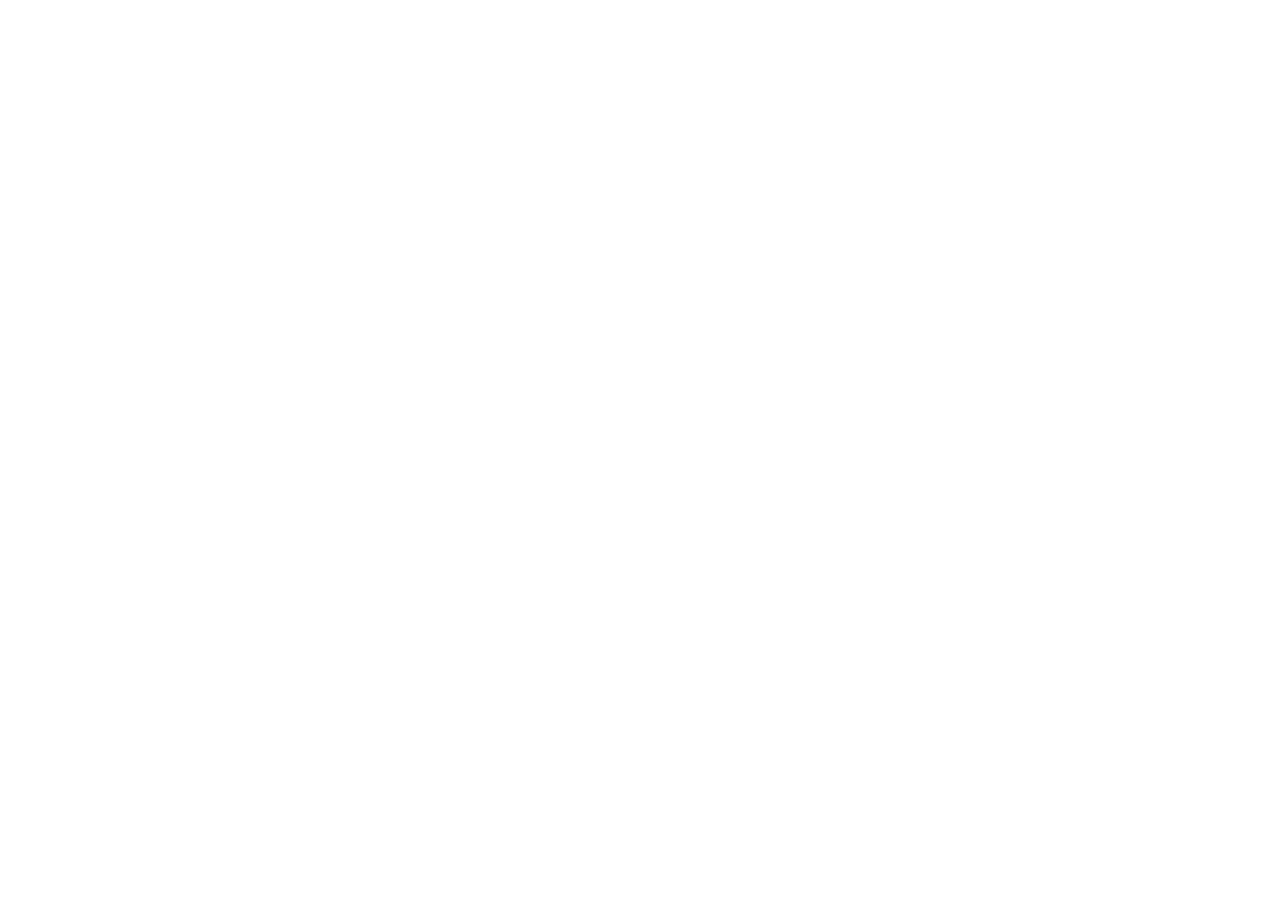
==== index.html @ 6c6adcb5 "Initial commit" ====
<!DOCTYPE html>
<html lang="en">
    <head>
        <meta charset="UTF-8" />
        <meta name="viewport" content="width=device-width, initial-scale=1.0" />
        <title>Grocery Mart</title>

        <!-- Favicons -->
        <link
            rel="apple-touch-icon"
            sizes="76x76"
            href="./assets/favicon/apple-touch-icon.png"
        />
        <link
            rel="icon"
            type="image/png"
            sizes="32x32"
            href="./assets/favicon/favicon-32x32.png"
        />
        <link
            rel="icon"
            type="image/png"
            sizes="16x16"
            href="./assets/favicon/favicon-16x16.png"
        />
        <link rel="manifest" href="./assets/favicon/site.webmanifest" />
        <link
            rel="mask-icon"
            href="./assets/favicon/safari-pinned-tab.svg"
            color="#5bbad5"
        />
        <meta name="msapplication-TileColor" content="#da532c" />
        <meta name="theme-color" content="#ffffff" />

        <!-- Fonts -->
        <link rel="stylesheet" href="./assets/fonts/stylesheet.css" />

        <!-- Style -->
    </head>
    <body></body>
</html>
---- assets/fonts/stylesheet.css ----
@font-face {
    font-family: 'Gordita';
    src: url('Gordita-BlackItalic.woff2') format('woff2'),
        url('Gordita-BlackItalic.woff') format('woff');
    font-weight: 900;
    font-style: italic;
    font-display: swap;
}

@font-face {
    font-family: 'Gordita';
    src: url('Gordita-BoldItalic.woff2') format('woff2'),
        url('Gordita-BoldItalic.woff') format('woff');
    font-weight: bold;
    font-style: italic;
    font-display: swap;
}

@font-face {
    font-family: 'Gordita';
    src: url('Gordita-Bold.woff2') format('woff2'),
        url('Gordita-Bold.woff') format('woff');
    font-weight: bold;
    font-style: normal;
    font-display: swap;
}

@font-face {
    font-family: 'Gordita';
    src: url('Gordita-MediumItalic.woff2') format('woff2'),
        url('Gordita-MediumItalic.woff') format('woff');
    font-weight: 500;
    font-style: italic;
    font-display: swap;
}

@font-face {
    font-family: 'Gordita';
    src: url('Gordita-Black.woff2') format('woff2'),
        url('Gordita-Black.woff') format('woff');
    font-weight: 900;
    font-style: normal;
    font-display: swap;
}

@font-face {
    font-family: 'Gordita';
    src: url('Gordita-Light.woff2') format('woff2'),
        url('Gordita-Light.woff') format('woff');
    font-weight: 300;
    font-style: normal;
    font-display: swap;
}

@font-face {
    font-family: 'Gordita';
    src: url('Gordita-LightItalic.woff2') format('woff2'),
        url('Gordita-LightItalic.woff') format('woff');
    font-weight: 300;
    font-style: italic;
    font-display: swap;
}

@font-face {
    font-family: 'Gordita';
    src: url('Gordita-Regular.woff2') format('woff2'),
        url('Gordita-Regular.woff') format('woff');
    font-weight: normal;
    font-style: normal;
    font-display: swap;
}

@font-face {
    font-family: 'Gordita';
    src: url('Gordita-Italic.woff2') format('woff2'),
        url('Gordita-Italic.woff') format('woff');
    font-weight: normal;
    font-style: italic;
    font-display: swap;
}

@font-face {
    font-family: 'Gordita';
    src: url('Gordita-Medium.woff2') format('woff2'),
        url('Gordita-Medium.woff') format('woff');
    font-weight: 500;
    font-style: normal;
    font-display: swap;
}
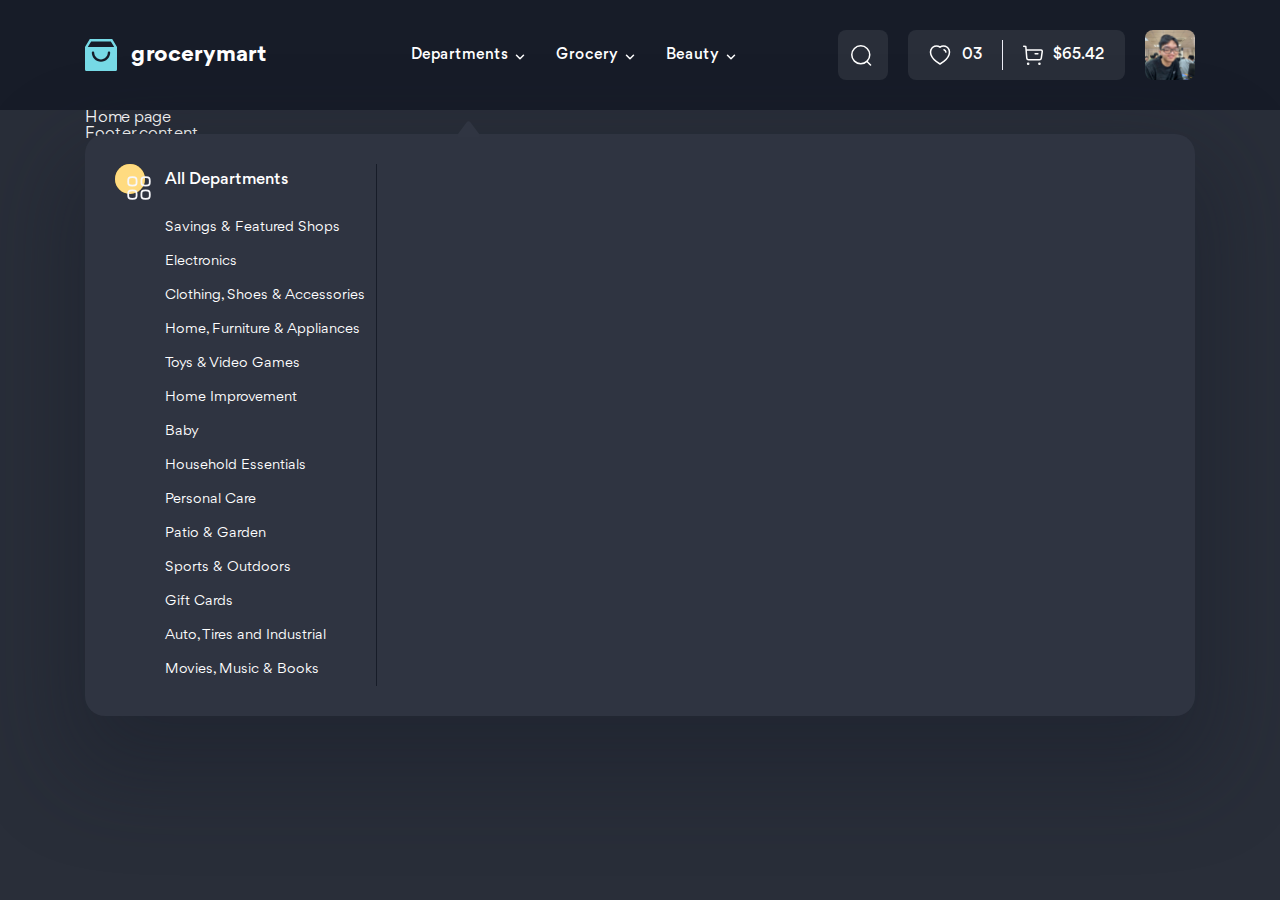
==== commit 75d5a807: "update header" ====
--- a/index.html
+++ b/index.html
@@ -1,5 +1,5 @@
 <!DOCTYPE html>
-<html lang="en">
+<html lang="en" class="dark">
     <head>
         <meta charset="UTF-8" />
         <meta name="viewport" content="width=device-width, initial-scale=1.0" />
@@ -36,6 +36,27 @@
         <link rel="stylesheet" href="./assets/fonts/stylesheet.css" />
 
         <!-- Style -->
+        <link rel="stylesheet" href="assets/css/main.css" />
+
+        <!-- Scripts -->
+        <script src="./assets/js/scripts.js"></script>
     </head>
-    <body></body>
+    <body>
+        <!-- Header -->
+        <header id="header" class="header"></header>
+        <script>
+            load("#header", "./templates/header.html");
+        </script>
+
+        <div class="container">
+            <!-- Main -->
+            <h1>Home page</h1>
+
+            <!-- Footer -->
+            <footer id="footer">Footer</footer>
+            <script>
+                load("#footer", "./templates/footer.html");
+            </script>
+        </div>
+    </body>
 </html>
--- a/assets/css/main.css
+++ b/assets/css/main.css
@@ -0,0 +1,1518 @@
+/* http://meyerweb.com/eric/tools/css/reset/ 
+   v2.0 | 20110126
+   License: none (public domain)
+*/
+html,
+body,
+div,
+span,
+applet,
+object,
+iframe,
+h1,
+h2,
+h3,
+h4,
+h5,
+h6,
+p,
+blockquote,
+pre,
+a,
+abbr,
+acronym,
+address,
+big,
+cite,
+code,
+del,
+dfn,
+em,
+img,
+ins,
+kbd,
+q,
+s,
+samp,
+small,
+strike,
+strong,
+sub,
+sup,
+tt,
+var,
+b,
+u,
+i,
+center,
+dl,
+dt,
+dd,
+ol,
+ul,
+li,
+fieldset,
+form,
+label,
+legend,
+table,
+caption,
+tbody,
+tfoot,
+thead,
+tr,
+th,
+td,
+article,
+aside,
+canvas,
+details,
+embed,
+figure,
+figcaption,
+footer,
+header,
+hgroup,
+menu,
+nav,
+output,
+ruby,
+section,
+summary,
+time,
+mark,
+audio,
+video {
+  margin: 0;
+  padding: 0;
+  border: 0;
+  font-size: 100%;
+  font: inherit;
+  vertical-align: baseline;
+}
+
+/* HTML5 display-role reset for older browsers */
+article,
+aside,
+details,
+figcaption,
+figure,
+footer,
+header,
+hgroup,
+menu,
+nav,
+section {
+  display: block;
+}
+
+body {
+  line-height: 1;
+}
+
+ol,
+ul {
+  list-style: none;
+}
+
+blockquote,
+q {
+  quotes: none;
+}
+
+blockquote:before,
+blockquote:after,
+q:before,
+q:after {
+  content: "";
+  content: none;
+}
+
+table {
+  border-collapse: collapse;
+  border-spacing: 0;
+}
+
+*,
+::before,
+::after {
+  box-sizing: border-box;
+}
+
+html {
+  font-size: 62.5%;
+}
+
+body {
+  font-size: 1.6rem;
+  font-family: "Gordita", sans-serif;
+  color: var(--text-color);
+  background-color: var(--body-bg);
+}
+
+a {
+  color: inherit;
+  text-decoration: none;
+}
+
+button {
+  border: none;
+  outline: none;
+  background-color: transparent;
+}
+
+button,
+input,
+textarea,
+select {
+  font-family: inherit;
+  color: inherit;
+}
+
+.icon {
+  filter: var(--icon-color);
+}
+
+.row > *, .container-fluid, .container {
+  padding-left: calc(var(--grid-gutter-x) * 0.5);
+  padding-right: calc(var(--grid-gutter-x) * 0.5);
+}
+
+.container-fluid, .container {
+  --grid-gutter-x: 30px;
+  --grid-gutter-y: 0;
+  width: 100%;
+  margin-left: auto;
+  margin-right: auto;
+}
+
+.row {
+  display: flex;
+  flex-wrap: wrap;
+  margin-top: calc(var(--grid-gutter-y) * -1);
+  margin-left: calc(var(--grid-gutter-x) * 0.5 * -1);
+  margin-right: calc(var(--grid-gutter-x) * 0.5 * -1);
+}
+.row > * {
+  margin-top: var(--grid-gutter-y);
+}
+
+.col {
+  flex: 1 0;
+}
+
+@media (min-width: 0) {
+  .row-cols-1 > * {
+    flex: 0 0 auto;
+    width: 100%;
+  }
+  .row-cols-2 > * {
+    flex: 0 0 auto;
+    width: 50%;
+  }
+  .row-cols-3 > * {
+    flex: 0 0 auto;
+    width: 33.3333333333%;
+  }
+  .row-cols-4 > * {
+    flex: 0 0 auto;
+    width: 25%;
+  }
+  .row-cols-5 > * {
+    flex: 0 0 auto;
+    width: 20%;
+  }
+  .row-cols-6 > * {
+    flex: 0 0 auto;
+    width: 16.6666666667%;
+  }
+  .col-1 {
+    flex: 0 0 auto;
+    width: 8.3333333333%;
+  }
+  .col-2 {
+    flex: 0 0 auto;
+    width: 16.6666666667%;
+  }
+  .col-3 {
+    flex: 0 0 auto;
+    width: 25%;
+  }
+  .col-4 {
+    flex: 0 0 auto;
+    width: 33.3333333333%;
+  }
+  .col-5 {
+    flex: 0 0 auto;
+    width: 41.6666666667%;
+  }
+  .col-6 {
+    flex: 0 0 auto;
+    width: 50%;
+  }
+  .col-7 {
+    flex: 0 0 auto;
+    width: 58.3333333333%;
+  }
+  .col-8 {
+    flex: 0 0 auto;
+    width: 66.6666666667%;
+  }
+  .col-9 {
+    flex: 0 0 auto;
+    width: 75%;
+  }
+  .col-10 {
+    flex: 0 0 auto;
+    width: 83.3333333333%;
+  }
+  .col-11 {
+    flex: 0 0 auto;
+    width: 91.6666666667%;
+  }
+  .col-12 {
+    flex: 0 0 auto;
+    width: 100%;
+  }
+  .offset-0 {
+    margin-left: 0%;
+  }
+  .offset-1 {
+    margin-left: 8.3333333333%;
+  }
+  .offset-2 {
+    margin-left: 16.6666666667%;
+  }
+  .offset-3 {
+    margin-left: 25%;
+  }
+  .offset-4 {
+    margin-left: 33.3333333333%;
+  }
+  .offset-5 {
+    margin-left: 41.6666666667%;
+  }
+  .offset-6 {
+    margin-left: 50%;
+  }
+  .offset-7 {
+    margin-left: 58.3333333333%;
+  }
+  .offset-8 {
+    margin-left: 66.6666666667%;
+  }
+  .offset-9 {
+    margin-left: 75%;
+  }
+  .offset-10 {
+    margin-left: 83.3333333333%;
+  }
+  .offset-11 {
+    margin-left: 91.6666666667%;
+  }
+  .g-0 {
+    --grid-gutter-x: 0px;
+    --grid-gutter-y: 0px;
+  }
+  .gx-0 {
+    --grid-gutter-x: 0px;
+  }
+  .gy-0 {
+    --grid-gutter-y: 0px;
+  }
+  .g-1 {
+    --grid-gutter-x: 7.5px;
+    --grid-gutter-y: 7.5px;
+  }
+  .gx-1 {
+    --grid-gutter-x: 7.5px;
+  }
+  .gy-1 {
+    --grid-gutter-y: 7.5px;
+  }
+  .g-2 {
+    --grid-gutter-x: 15px;
+    --grid-gutter-y: 15px;
+  }
+  .gx-2 {
+    --grid-gutter-x: 15px;
+  }
+  .gy-2 {
+    --grid-gutter-y: 15px;
+  }
+  .g-3 {
+    --grid-gutter-x: 30px;
+    --grid-gutter-y: 30px;
+  }
+  .gx-3 {
+    --grid-gutter-x: 30px;
+  }
+  .gy-3 {
+    --grid-gutter-y: 30px;
+  }
+  .g-4 {
+    --grid-gutter-x: 45px;
+    --grid-gutter-y: 45px;
+  }
+  .gx-4 {
+    --grid-gutter-x: 45px;
+  }
+  .gy-4 {
+    --grid-gutter-y: 45px;
+  }
+  .g-5 {
+    --grid-gutter-x: 90px;
+    --grid-gutter-y: 90px;
+  }
+  .gx-5 {
+    --grid-gutter-x: 90px;
+  }
+  .gy-5 {
+    --grid-gutter-y: 90px;
+  }
+}
+@media (min-width: 576px) {
+  .container {
+    width: 540px;
+  }
+  .row-cols-sm-1 > * {
+    flex: 0 0 auto;
+    width: 100%;
+  }
+  .row-cols-sm-2 > * {
+    flex: 0 0 auto;
+    width: 50%;
+  }
+  .row-cols-sm-3 > * {
+    flex: 0 0 auto;
+    width: 33.3333333333%;
+  }
+  .row-cols-sm-4 > * {
+    flex: 0 0 auto;
+    width: 25%;
+  }
+  .row-cols-sm-5 > * {
+    flex: 0 0 auto;
+    width: 20%;
+  }
+  .row-cols-sm-6 > * {
+    flex: 0 0 auto;
+    width: 16.6666666667%;
+  }
+  .col-sm-1 {
+    flex: 0 0 auto;
+    width: 8.3333333333%;
+  }
+  .col-sm-2 {
+    flex: 0 0 auto;
+    width: 16.6666666667%;
+  }
+  .col-sm-3 {
+    flex: 0 0 auto;
+    width: 25%;
+  }
+  .col-sm-4 {
+    flex: 0 0 auto;
+    width: 33.3333333333%;
+  }
+  .col-sm-5 {
+    flex: 0 0 auto;
+    width: 41.6666666667%;
+  }
+  .col-sm-6 {
+    flex: 0 0 auto;
+    width: 50%;
+  }
+  .col-sm-7 {
+    flex: 0 0 auto;
+    width: 58.3333333333%;
+  }
+  .col-sm-8 {
+    flex: 0 0 auto;
+    width: 66.6666666667%;
+  }
+  .col-sm-9 {
+    flex: 0 0 auto;
+    width: 75%;
+  }
+  .col-sm-10 {
+    flex: 0 0 auto;
+    width: 83.3333333333%;
+  }
+  .col-sm-11 {
+    flex: 0 0 auto;
+    width: 91.6666666667%;
+  }
+  .col-sm-12 {
+    flex: 0 0 auto;
+    width: 100%;
+  }
+  .offset-sm-0 {
+    margin-left: 0%;
+  }
+  .offset-sm-1 {
+    margin-left: 8.3333333333%;
+  }
+  .offset-sm-2 {
+    margin-left: 16.6666666667%;
+  }
+  .offset-sm-3 {
+    margin-left: 25%;
+  }
+  .offset-sm-4 {
+    margin-left: 33.3333333333%;
+  }
+  .offset-sm-5 {
+    margin-left: 41.6666666667%;
+  }
+  .offset-sm-6 {
+    margin-left: 50%;
+  }
+  .offset-sm-7 {
+    margin-left: 58.3333333333%;
+  }
+  .offset-sm-8 {
+    margin-left: 66.6666666667%;
+  }
+  .offset-sm-9 {
+    margin-left: 75%;
+  }
+  .offset-sm-10 {
+    margin-left: 83.3333333333%;
+  }
+  .offset-sm-11 {
+    margin-left: 91.6666666667%;
+  }
+  .g-sm-0 {
+    --grid-gutter-x: 0px;
+    --grid-gutter-y: 0px;
+  }
+  .gx-sm-0 {
+    --grid-gutter-x: 0px;
+  }
+  .gy-sm-0 {
+    --grid-gutter-y: 0px;
+  }
+  .g-sm-1 {
+    --grid-gutter-x: 7.5px;
+    --grid-gutter-y: 7.5px;
+  }
+  .gx-sm-1 {
+    --grid-gutter-x: 7.5px;
+  }
+  .gy-sm-1 {
+    --grid-gutter-y: 7.5px;
+  }
+  .g-sm-2 {
+    --grid-gutter-x: 15px;
+    --grid-gutter-y: 15px;
+  }
+  .gx-sm-2 {
+    --grid-gutter-x: 15px;
+  }
+  .gy-sm-2 {
+    --grid-gutter-y: 15px;
+  }
+  .g-sm-3 {
+    --grid-gutter-x: 30px;
+    --grid-gutter-y: 30px;
+  }
+  .gx-sm-3 {
+    --grid-gutter-x: 30px;
+  }
+  .gy-sm-3 {
+    --grid-gutter-y: 30px;
+  }
+  .g-sm-4 {
+    --grid-gutter-x: 45px;
+    --grid-gutter-y: 45px;
+  }
+  .gx-sm-4 {
+    --grid-gutter-x: 45px;
+  }
+  .gy-sm-4 {
+    --grid-gutter-y: 45px;
+  }
+  .g-sm-5 {
+    --grid-gutter-x: 90px;
+    --grid-gutter-y: 90px;
+  }
+  .gx-sm-5 {
+    --grid-gutter-x: 90px;
+  }
+  .gy-sm-5 {
+    --grid-gutter-y: 90px;
+  }
+}
+@media (min-width: 768px) {
+  .container {
+    width: 720px;
+  }
+  .row-cols-md-1 > * {
+    flex: 0 0 auto;
+    width: 100%;
+  }
+  .row-cols-md-2 > * {
+    flex: 0 0 auto;
+    width: 50%;
+  }
+  .row-cols-md-3 > * {
+    flex: 0 0 auto;
+    width: 33.3333333333%;
+  }
+  .row-cols-md-4 > * {
+    flex: 0 0 auto;
+    width: 25%;
+  }
+  .row-cols-md-5 > * {
+    flex: 0 0 auto;
+    width: 20%;
+  }
+  .row-cols-md-6 > * {
+    flex: 0 0 auto;
+    width: 16.6666666667%;
+  }
+  .col-md-1 {
+    flex: 0 0 auto;
+    width: 8.3333333333%;
+  }
+  .col-md-2 {
+    flex: 0 0 auto;
+    width: 16.6666666667%;
+  }
+  .col-md-3 {
+    flex: 0 0 auto;
+    width: 25%;
+  }
+  .col-md-4 {
+    flex: 0 0 auto;
+    width: 33.3333333333%;
+  }
+  .col-md-5 {
+    flex: 0 0 auto;
+    width: 41.6666666667%;
+  }
+  .col-md-6 {
+    flex: 0 0 auto;
+    width: 50%;
+  }
+  .col-md-7 {
+    flex: 0 0 auto;
+    width: 58.3333333333%;
+  }
+  .col-md-8 {
+    flex: 0 0 auto;
+    width: 66.6666666667%;
+  }
+  .col-md-9 {
+    flex: 0 0 auto;
+    width: 75%;
+  }
+  .col-md-10 {
+    flex: 0 0 auto;
+    width: 83.3333333333%;
+  }
+  .col-md-11 {
+    flex: 0 0 auto;
+    width: 91.6666666667%;
+  }
+  .col-md-12 {
+    flex: 0 0 auto;
+    width: 100%;
+  }
+  .offset-md-0 {
+    margin-left: 0%;
+  }
+  .offset-md-1 {
+    margin-left: 8.3333333333%;
+  }
+  .offset-md-2 {
+    margin-left: 16.6666666667%;
+  }
+  .offset-md-3 {
+    margin-left: 25%;
+  }
+  .offset-md-4 {
+    margin-left: 33.3333333333%;
+  }
+  .offset-md-5 {
+    margin-left: 41.6666666667%;
+  }
+  .offset-md-6 {
+    margin-left: 50%;
+  }
+  .offset-md-7 {
+    margin-left: 58.3333333333%;
+  }
+  .offset-md-8 {
+    margin-left: 66.6666666667%;
+  }
+  .offset-md-9 {
+    margin-left: 75%;
+  }
+  .offset-md-10 {
+    margin-left: 83.3333333333%;
+  }
+  .offset-md-11 {
+    margin-left: 91.6666666667%;
+  }
+  .g-md-0 {
+    --grid-gutter-x: 0px;
+    --grid-gutter-y: 0px;
+  }
+  .gx-md-0 {
+    --grid-gutter-x: 0px;
+  }
+  .gy-md-0 {
+    --grid-gutter-y: 0px;
+  }
+  .g-md-1 {
+    --grid-gutter-x: 7.5px;
+    --grid-gutter-y: 7.5px;
+  }
+  .gx-md-1 {
+    --grid-gutter-x: 7.5px;
+  }
+  .gy-md-1 {
+    --grid-gutter-y: 7.5px;
+  }
+  .g-md-2 {
+    --grid-gutter-x: 15px;
+    --grid-gutter-y: 15px;
+  }
+  .gx-md-2 {
+    --grid-gutter-x: 15px;
+  }
+  .gy-md-2 {
+    --grid-gutter-y: 15px;
+  }
+  .g-md-3 {
+    --grid-gutter-x: 30px;
+    --grid-gutter-y: 30px;
+  }
+  .gx-md-3 {
+    --grid-gutter-x: 30px;
+  }
+  .gy-md-3 {
+    --grid-gutter-y: 30px;
+  }
+  .g-md-4 {
+    --grid-gutter-x: 45px;
+    --grid-gutter-y: 45px;
+  }
+  .gx-md-4 {
+    --grid-gutter-x: 45px;
+  }
+  .gy-md-4 {
+    --grid-gutter-y: 45px;
+  }
+  .g-md-5 {
+    --grid-gutter-x: 90px;
+    --grid-gutter-y: 90px;
+  }
+  .gx-md-5 {
+    --grid-gutter-x: 90px;
+  }
+  .gy-md-5 {
+    --grid-gutter-y: 90px;
+  }
+}
+@media (min-width: 992px) {
+  .container {
+    width: 960px;
+  }
+  .row-cols-lg-1 > * {
+    flex: 0 0 auto;
+    width: 100%;
+  }
+  .row-cols-lg-2 > * {
+    flex: 0 0 auto;
+    width: 50%;
+  }
+  .row-cols-lg-3 > * {
+    flex: 0 0 auto;
+    width: 33.3333333333%;
+  }
+  .row-cols-lg-4 > * {
+    flex: 0 0 auto;
+    width: 25%;
+  }
+  .row-cols-lg-5 > * {
+    flex: 0 0 auto;
+    width: 20%;
+  }
+  .row-cols-lg-6 > * {
+    flex: 0 0 auto;
+    width: 16.6666666667%;
+  }
+  .col-lg-1 {
+    flex: 0 0 auto;
+    width: 8.3333333333%;
+  }
+  .col-lg-2 {
+    flex: 0 0 auto;
+    width: 16.6666666667%;
+  }
+  .col-lg-3 {
+    flex: 0 0 auto;
+    width: 25%;
+  }
+  .col-lg-4 {
+    flex: 0 0 auto;
+    width: 33.3333333333%;
+  }
+  .col-lg-5 {
+    flex: 0 0 auto;
+    width: 41.6666666667%;
+  }
+  .col-lg-6 {
+    flex: 0 0 auto;
+    width: 50%;
+  }
+  .col-lg-7 {
+    flex: 0 0 auto;
+    width: 58.3333333333%;
+  }
+  .col-lg-8 {
+    flex: 0 0 auto;
+    width: 66.6666666667%;
+  }
+  .col-lg-9 {
+    flex: 0 0 auto;
+    width: 75%;
+  }
+  .col-lg-10 {
+    flex: 0 0 auto;
+    width: 83.3333333333%;
+  }
+  .col-lg-11 {
+    flex: 0 0 auto;
+    width: 91.6666666667%;
+  }
+  .col-lg-12 {
+    flex: 0 0 auto;
+    width: 100%;
+  }
+  .offset-lg-0 {
+    margin-left: 0%;
+  }
+  .offset-lg-1 {
+    margin-left: 8.3333333333%;
+  }
+  .offset-lg-2 {
+    margin-left: 16.6666666667%;
+  }
+  .offset-lg-3 {
+    margin-left: 25%;
+  }
+  .offset-lg-4 {
+    margin-left: 33.3333333333%;
+  }
+  .offset-lg-5 {
+    margin-left: 41.6666666667%;
+  }
+  .offset-lg-6 {
+    margin-left: 50%;
+  }
+  .offset-lg-7 {
+    margin-left: 58.3333333333%;
+  }
+  .offset-lg-8 {
+    margin-left: 66.6666666667%;
+  }
+  .offset-lg-9 {
+    margin-left: 75%;
+  }
+  .offset-lg-10 {
+    margin-left: 83.3333333333%;
+  }
+  .offset-lg-11 {
+    margin-left: 91.6666666667%;
+  }
+  .g-lg-0 {
+    --grid-gutter-x: 0px;
+    --grid-gutter-y: 0px;
+  }
+  .gx-lg-0 {
+    --grid-gutter-x: 0px;
+  }
+  .gy-lg-0 {
+    --grid-gutter-y: 0px;
+  }
+  .g-lg-1 {
+    --grid-gutter-x: 7.5px;
+    --grid-gutter-y: 7.5px;
+  }
+  .gx-lg-1 {
+    --grid-gutter-x: 7.5px;
+  }
+  .gy-lg-1 {
+    --grid-gutter-y: 7.5px;
+  }
+  .g-lg-2 {
+    --grid-gutter-x: 15px;
+    --grid-gutter-y: 15px;
+  }
+  .gx-lg-2 {
+    --grid-gutter-x: 15px;
+  }
+  .gy-lg-2 {
+    --grid-gutter-y: 15px;
+  }
+  .g-lg-3 {
+    --grid-gutter-x: 30px;
+    --grid-gutter-y: 30px;
+  }
+  .gx-lg-3 {
+    --grid-gutter-x: 30px;
+  }
+  .gy-lg-3 {
+    --grid-gutter-y: 30px;
+  }
+  .g-lg-4 {
+    --grid-gutter-x: 45px;
+    --grid-gutter-y: 45px;
+  }
+  .gx-lg-4 {
+    --grid-gutter-x: 45px;
+  }
+  .gy-lg-4 {
+    --grid-gutter-y: 45px;
+  }
+  .g-lg-5 {
+    --grid-gutter-x: 90px;
+    --grid-gutter-y: 90px;
+  }
+  .gx-lg-5 {
+    --grid-gutter-x: 90px;
+  }
+  .gy-lg-5 {
+    --grid-gutter-y: 90px;
+  }
+}
+@media (min-width: 1200px) {
+  .container {
+    width: 1140px;
+  }
+  .row-cols-xl-1 > * {
+    flex: 0 0 auto;
+    width: 100%;
+  }
+  .row-cols-xl-2 > * {
+    flex: 0 0 auto;
+    width: 50%;
+  }
+  .row-cols-xl-3 > * {
+    flex: 0 0 auto;
+    width: 33.3333333333%;
+  }
+  .row-cols-xl-4 > * {
+    flex: 0 0 auto;
+    width: 25%;
+  }
+  .row-cols-xl-5 > * {
+    flex: 0 0 auto;
+    width: 20%;
+  }
+  .row-cols-xl-6 > * {
+    flex: 0 0 auto;
+    width: 16.6666666667%;
+  }
+  .col-xl-1 {
+    flex: 0 0 auto;
+    width: 8.3333333333%;
+  }
+  .col-xl-2 {
+    flex: 0 0 auto;
+    width: 16.6666666667%;
+  }
+  .col-xl-3 {
+    flex: 0 0 auto;
+    width: 25%;
+  }
+  .col-xl-4 {
+    flex: 0 0 auto;
+    width: 33.3333333333%;
+  }
+  .col-xl-5 {
+    flex: 0 0 auto;
+    width: 41.6666666667%;
+  }
+  .col-xl-6 {
+    flex: 0 0 auto;
+    width: 50%;
+  }
+  .col-xl-7 {
+    flex: 0 0 auto;
+    width: 58.3333333333%;
+  }
+  .col-xl-8 {
+    flex: 0 0 auto;
+    width: 66.6666666667%;
+  }
+  .col-xl-9 {
+    flex: 0 0 auto;
+    width: 75%;
+  }
+  .col-xl-10 {
+    flex: 0 0 auto;
+    width: 83.3333333333%;
+  }
+  .col-xl-11 {
+    flex: 0 0 auto;
+    width: 91.6666666667%;
+  }
+  .col-xl-12 {
+    flex: 0 0 auto;
+    width: 100%;
+  }
+  .offset-xl-0 {
+    margin-left: 0%;
+  }
+  .offset-xl-1 {
+    margin-left: 8.3333333333%;
+  }
+  .offset-xl-2 {
+    margin-left: 16.6666666667%;
+  }
+  .offset-xl-3 {
+    margin-left: 25%;
+  }
+  .offset-xl-4 {
+    margin-left: 33.3333333333%;
+  }
+  .offset-xl-5 {
+    margin-left: 41.6666666667%;
+  }
+  .offset-xl-6 {
+    margin-left: 50%;
+  }
+  .offset-xl-7 {
+    margin-left: 58.3333333333%;
+  }
+  .offset-xl-8 {
+    margin-left: 66.6666666667%;
+  }
+  .offset-xl-9 {
+    margin-left: 75%;
+  }
+  .offset-xl-10 {
+    margin-left: 83.3333333333%;
+  }
+  .offset-xl-11 {
+    margin-left: 91.6666666667%;
+  }
+  .g-xl-0 {
+    --grid-gutter-x: 0px;
+    --grid-gutter-y: 0px;
+  }
+  .gx-xl-0 {
+    --grid-gutter-x: 0px;
+  }
+  .gy-xl-0 {
+    --grid-gutter-y: 0px;
+  }
+  .g-xl-1 {
+    --grid-gutter-x: 7.5px;
+    --grid-gutter-y: 7.5px;
+  }
+  .gx-xl-1 {
+    --grid-gutter-x: 7.5px;
+  }
+  .gy-xl-1 {
+    --grid-gutter-y: 7.5px;
+  }
+  .g-xl-2 {
+    --grid-gutter-x: 15px;
+    --grid-gutter-y: 15px;
+  }
+  .gx-xl-2 {
+    --grid-gutter-x: 15px;
+  }
+  .gy-xl-2 {
+    --grid-gutter-y: 15px;
+  }
+  .g-xl-3 {
+    --grid-gutter-x: 30px;
+    --grid-gutter-y: 30px;
+  }
+  .gx-xl-3 {
+    --grid-gutter-x: 30px;
+  }
+  .gy-xl-3 {
+    --grid-gutter-y: 30px;
+  }
+  .g-xl-4 {
+    --grid-gutter-x: 45px;
+    --grid-gutter-y: 45px;
+  }
+  .gx-xl-4 {
+    --grid-gutter-x: 45px;
+  }
+  .gy-xl-4 {
+    --grid-gutter-y: 45px;
+  }
+  .g-xl-5 {
+    --grid-gutter-x: 90px;
+    --grid-gutter-y: 90px;
+  }
+  .gx-xl-5 {
+    --grid-gutter-x: 90px;
+  }
+  .gy-xl-5 {
+    --grid-gutter-y: 90px;
+  }
+}
+@media (min-width: 1400px) {
+  .container {
+    width: 1370px;
+  }
+  .row-cols-xxl-1 > * {
+    flex: 0 0 auto;
+    width: 100%;
+  }
+  .row-cols-xxl-2 > * {
+    flex: 0 0 auto;
+    width: 50%;
+  }
+  .row-cols-xxl-3 > * {
+    flex: 0 0 auto;
+    width: 33.3333333333%;
+  }
+  .row-cols-xxl-4 > * {
+    flex: 0 0 auto;
+    width: 25%;
+  }
+  .row-cols-xxl-5 > * {
+    flex: 0 0 auto;
+    width: 20%;
+  }
+  .row-cols-xxl-6 > * {
+    flex: 0 0 auto;
+    width: 16.6666666667%;
+  }
+  .col-xxl-1 {
+    flex: 0 0 auto;
+    width: 8.3333333333%;
+  }
+  .col-xxl-2 {
+    flex: 0 0 auto;
+    width: 16.6666666667%;
+  }
+  .col-xxl-3 {
+    flex: 0 0 auto;
+    width: 25%;
+  }
+  .col-xxl-4 {
+    flex: 0 0 auto;
+    width: 33.3333333333%;
+  }
+  .col-xxl-5 {
+    flex: 0 0 auto;
+    width: 41.6666666667%;
+  }
+  .col-xxl-6 {
+    flex: 0 0 auto;
+    width: 50%;
+  }
+  .col-xxl-7 {
+    flex: 0 0 auto;
+    width: 58.3333333333%;
+  }
+  .col-xxl-8 {
+    flex: 0 0 auto;
+    width: 66.6666666667%;
+  }
+  .col-xxl-9 {
+    flex: 0 0 auto;
+    width: 75%;
+  }
+  .col-xxl-10 {
+    flex: 0 0 auto;
+    width: 83.3333333333%;
+  }
+  .col-xxl-11 {
+    flex: 0 0 auto;
+    width: 91.6666666667%;
+  }
+  .col-xxl-12 {
+    flex: 0 0 auto;
+    width: 100%;
+  }
+  .offset-xxl-0 {
+    margin-left: 0%;
+  }
+  .offset-xxl-1 {
+    margin-left: 8.3333333333%;
+  }
+  .offset-xxl-2 {
+    margin-left: 16.6666666667%;
+  }
+  .offset-xxl-3 {
+    margin-left: 25%;
+  }
+  .offset-xxl-4 {
+    margin-left: 33.3333333333%;
+  }
+  .offset-xxl-5 {
+    margin-left: 41.6666666667%;
+  }
+  .offset-xxl-6 {
+    margin-left: 50%;
+  }
+  .offset-xxl-7 {
+    margin-left: 58.3333333333%;
+  }
+  .offset-xxl-8 {
+    margin-left: 66.6666666667%;
+  }
+  .offset-xxl-9 {
+    margin-left: 75%;
+  }
+  .offset-xxl-10 {
+    margin-left: 83.3333333333%;
+  }
+  .offset-xxl-11 {
+    margin-left: 91.6666666667%;
+  }
+  .g-xxl-0 {
+    --grid-gutter-x: 0px;
+    --grid-gutter-y: 0px;
+  }
+  .gx-xxl-0 {
+    --grid-gutter-x: 0px;
+  }
+  .gy-xxl-0 {
+    --grid-gutter-y: 0px;
+  }
+  .g-xxl-1 {
+    --grid-gutter-x: 7.5px;
+    --grid-gutter-y: 7.5px;
+  }
+  .gx-xxl-1 {
+    --grid-gutter-x: 7.5px;
+  }
+  .gy-xxl-1 {
+    --grid-gutter-y: 7.5px;
+  }
+  .g-xxl-2 {
+    --grid-gutter-x: 15px;
+    --grid-gutter-y: 15px;
+  }
+  .gx-xxl-2 {
+    --grid-gutter-x: 15px;
+  }
+  .gy-xxl-2 {
+    --grid-gutter-y: 15px;
+  }
+  .g-xxl-3 {
+    --grid-gutter-x: 30px;
+    --grid-gutter-y: 30px;
+  }
+  .gx-xxl-3 {
+    --grid-gutter-x: 30px;
+  }
+  .gy-xxl-3 {
+    --grid-gutter-y: 30px;
+  }
+  .g-xxl-4 {
+    --grid-gutter-x: 45px;
+    --grid-gutter-y: 45px;
+  }
+  .gx-xxl-4 {
+    --grid-gutter-x: 45px;
+  }
+  .gy-xxl-4 {
+    --grid-gutter-y: 45px;
+  }
+  .g-xxl-5 {
+    --grid-gutter-x: 90px;
+    --grid-gutter-y: 90px;
+  }
+  .gx-xxl-5 {
+    --grid-gutter-x: 90px;
+  }
+  .gy-xxl-5 {
+    --grid-gutter-y: 90px;
+  }
+}
+html.dark {
+  --text-color: #fff;
+  --icon-color: brightness(0) saturate(100%) invert(99%) sepia(12%)
+      saturate(40%) hue-rotate(196deg) brightness(116%) contrast(100%);
+  --body-bg: #292e39;
+  --header-bg-color: #171c28;
+  --top-action-group-bg-color: #292e39;
+  --top-action-group-shadow-color: rgba(0, 0, 0, 0.2);
+  --top-action-group-seperate-color: #ededf6;
+  --dropdown-bg-color: #2f3441;
+  --dropdown-shadow-color: rgba(23, 28, 40, 0.4);
+  --dropdown-arrow-color: brightness(0) saturate(100%) invert(18%) sepia(10%)
+      saturate(1184%) hue-rotate(186deg) brightness(93%) contrast(89%);
+  --top-menu-border-color: #171c28;
+  --menu-column-icon-color: brightness(0) saturate(100%) invert(100%)
+      sepia(19%) saturate(945%) hue-rotate(180deg) brightness(100%)
+      contrast(97%);
+}
+@media (max-width: 991.98px) {
+  html.dark {
+    --header-shadow-color: rgba(0, 0, 0, 0.2);
+  }
+}
+
+html {
+  --text-color: #1a162e;
+  --icon-color: brightness(0) saturate(100%) invert(8%) sepia(32%)
+      saturate(1337%) hue-rotate(212deg) brightness(94%) contrast(96%);
+  --body-bg: #f6f6f6;
+  --header-bg-color: #eee;
+  --top-action-group-bg-color: #fff;
+  --top-action-group-shadow-color: 0px 20px 60px 10px rgba(237, 237, 246, 0.2);
+  --top-action-group-seperate-color: #ededf6;
+  --dropdown-bg-color: #fff;
+  --dropdown-shadow-color: rgba(200, 200, 200, 0.4);
+  --top-menu-border-color: #d2d1d6;
+}
+@media (max-width: 991.98px) {
+  html {
+    --header-bg-color: #fff;
+    --header-shadow-color: rgba(237, 237, 246, 0.2);
+  }
+}
+
+.top-act__btn, .top-act__group, .top-act, .navbar__link, .navbar__list, .top-bar {
+  display: flex;
+  align-items: center;
+}
+
+.header {
+  background: var(--header-bg-color);
+}
+@media (max-width: 991.98px) {
+  .header {
+    box-shadow: 0px 20px 60px 10px var(--header-shadow-color);
+  }
+}
+
+.top-bar {
+  position: relative;
+  padding: 30px 0;
+}
+@media (max-width: 991.98px) {
+  .top-bar {
+    padding: 20px 0;
+  }
+}
+@media (max-width: 767.98px) {
+  .top-bar {
+    justify-content: space-between;
+    padding: 16px 0;
+  }
+}
+.top-bar__more {
+  display: none;
+}
+@media (max-width: 991.98px) {
+  .top-bar__more {
+    display: block;
+  }
+}
+
+.navbar {
+  margin-left: 129px;
+}
+@media (max-width: 1199.98px) {
+  .navbar {
+    margin-left: 28px;
+  }
+}
+@media (max-width: 991.98px) {
+  .navbar {
+    display: none;
+  }
+}
+.navbar__item:hover .dropdown {
+  display: block;
+}
+.navbar__link {
+  /* Medium 15 */
+  padding: 0 15px;
+  gap: 6px;
+  height: 50px;
+  font-size: 1.5rem;
+  font-weight: 500;
+  line-height: 1.46667; /* 146.667% */
+}
+.navbar__arrow {
+  margin-top: 4px;
+}
+
+.top-act {
+  gap: 20px;
+  margin-left: auto;
+}
+@media (max-width: 767.98px) {
+  .top-act {
+    margin-left: 0;
+  }
+}
+.top-act__group {
+  min-width: 50px;
+  height: 50px;
+  border-radius: 8px;
+  background: var(--top-action-group-bg-color);
+  box-shadow: var(--top-action-group-shadow-color);
+}
+@media (max-width: 767.98px) {
+  .top-act__group {
+    display: none;
+  }
+}
+@media (max-width: 991.98px) {
+  .top-act__group--single {
+    display: none;
+  }
+}
+.top-act__group--single .top-act__btn {
+  padding: 13px;
+}
+.top-act__btn {
+  gap: 10px;
+  padding: 13px 20px;
+  cursor: pointer;
+}
+.top-act__title {
+  font-size: 1.5rem;
+  font-weight: 500;
+  line-height: 22px; /* 146.667% */
+}
+.top-act__seperate {
+  width: 1px;
+  height: 30px;
+  background: var(--top-action-group-seperate-color);
+}
+.top-act__avatar {
+  display: block;
+  width: 50px;
+  height: 50px;
+  border-radius: 8px;
+}
+
+.logo {
+  display: flex;
+  align-items: center;
+  gap: 14px;
+}
+@media (max-width: 991.98px) {
+  .logo {
+    gap: 10px;
+    margin-left: 40px;
+  }
+}
+@media (max-width: 767.98px) {
+  .logo {
+    gap: 10px;
+    margin-left: 0px;
+  }
+}
+.logo__title {
+  font-size: 2.2rem;
+  font-weight: 700;
+  line-height: 1.45455; /* 145.455% */
+}
+@media (max-width: 991.98px) {
+  .logo__title {
+    font-size: 1.8rem;
+  }
+}
+@media (max-width: 991.98px) {
+  .logo__img {
+    width: 24px;
+    height: 24px;
+  }
+}
+
+.dropdown {
+  position: absolute;
+  left: 0;
+  width: min(1240px, 100%);
+  padding-top: 54px;
+}
+.dropdown__inner {
+  --inner-max-height: min(582px, 100vh - 158px);
+  --inner-padding: 30px;
+  position: relative;
+  max-height: var(--inner-max-height);
+  padding: var(--inner-padding);
+  border-radius: 20px;
+  background: var(--dropdown-bg-color);
+  box-shadow: 0px 40px 90px 20px var(--dropdown-shadow-color);
+}
+.dropdown__inner::before {
+  content: url("../icons/dropdown-arrow.svg");
+  position: absolute;
+  top: -13px;
+  left: var(--arrow-left-pos);
+  translate: -50%;
+  filter: var(--dropdown-arrow-color);
+}
+
+.top-menu {
+  max-height: calc(var(--inner-max-height) - var(--inner-padding) * 2);
+}
+.top-menu__main {
+  width: 262px;
+  max-height: inherit;
+  border-right: 1px solid var(--top-menu-border-color);
+  overflow-y: scroll;
+}
+
+.menu-column {
+  display: flex;
+  gap: 14px;
+}
+.menu-column__icon {
+  position: relative;
+  flex-shrink: 0;
+  width: 36px;
+  height: 36px;
+}
+.menu-column__content {
+  flex: 1;
+}
+.menu-column__icon-1 {
+  width: 30px;
+  height: 30px;
+  object-fit: cover;
+}
+.menu-column__icon-2 {
+  position: absolute;
+  right: 0;
+  bottom: 0;
+  width: 24px;
+  height: 24px;
+  object-fit: cover;
+  filter: var(--menu-column-icon-color);
+}
+.menu-column__heading {
+  margin-top: 4px;
+  font-size: 1.6rem;
+  font-weight: 500;
+  line-height: 1.5; /* 150% */
+}
+.menu-column__list {
+  margin-top: 19px;
+}
+.menu-column__link {
+  display: block;
+  padding: 7px 0;
+  font-size: 1.4rem;
+  font-weight: 400;
+  line-height: 1.43; /* 142.857% */
+}
+.menu-column__link:hover {
+  color: #0071dc;
+  font-weight: 500;
+}
+
+/*# sourceMappingURL=main.css.map */
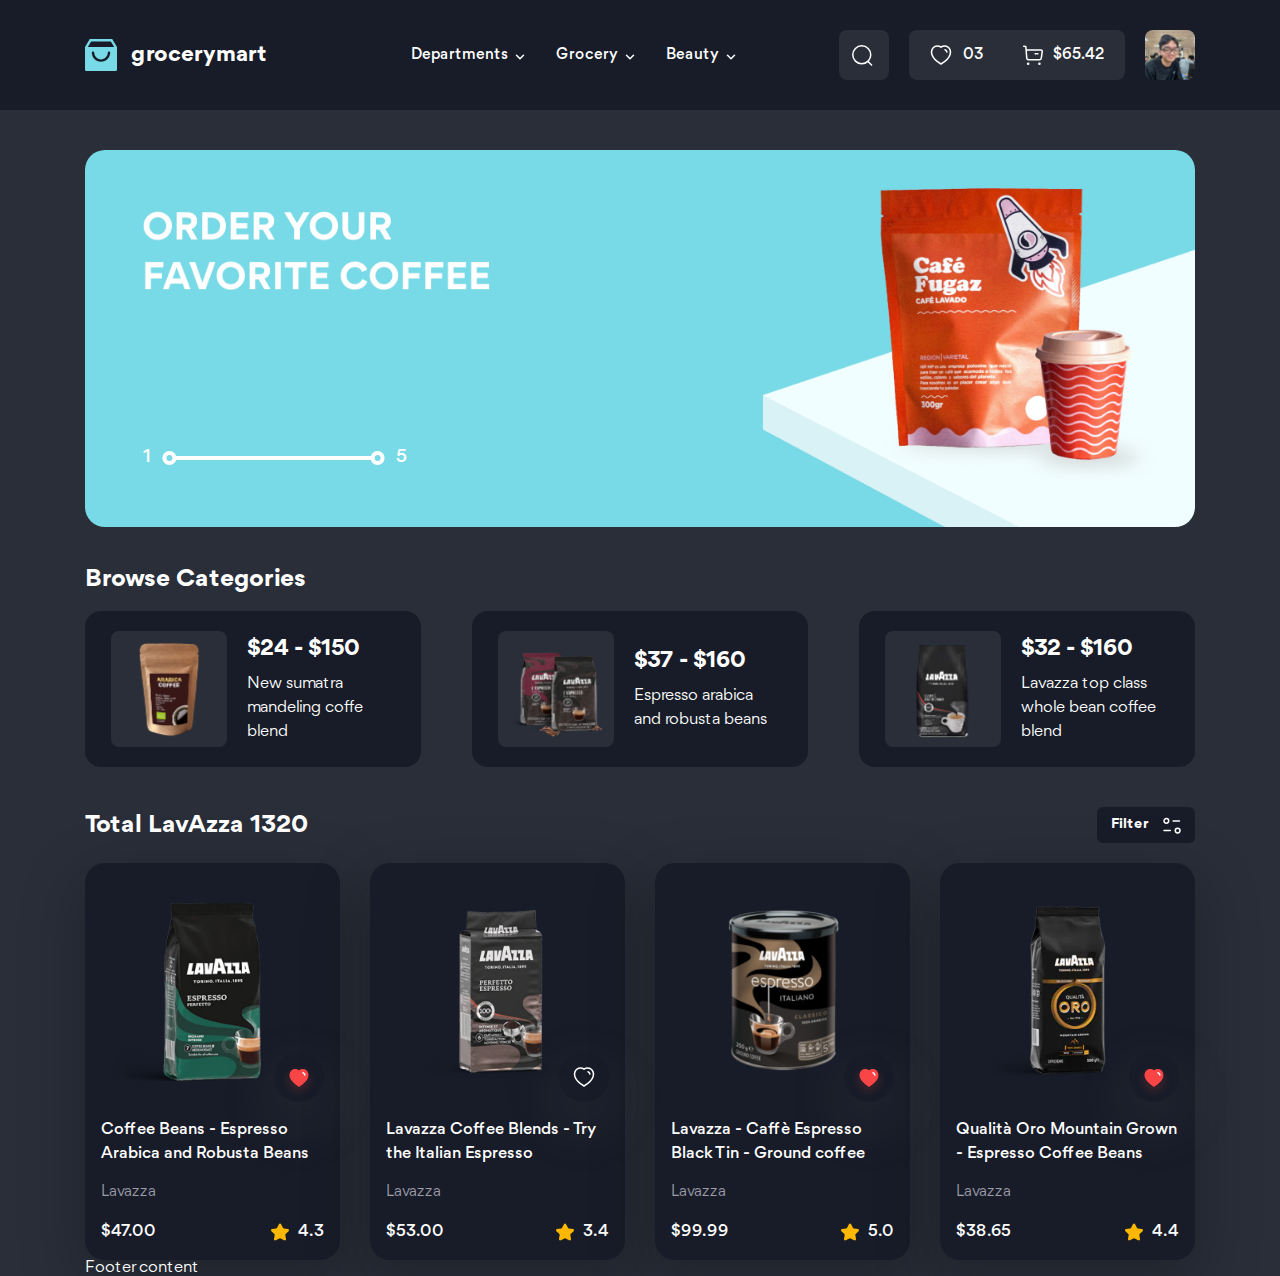
==== commit bbbff801: "push" ====
--- a/index.html
+++ b/index.html
@@ -6,29 +6,11 @@
         <title>Grocery Mart</title>
 
         <!-- Favicons -->
-        <link
-            rel="apple-touch-icon"
-            sizes="76x76"
-            href="./assets/favicon/apple-touch-icon.png"
-        />
-        <link
-            rel="icon"
-            type="image/png"
-            sizes="32x32"
-            href="./assets/favicon/favicon-32x32.png"
-        />
-        <link
-            rel="icon"
-            type="image/png"
-            sizes="16x16"
-            href="./assets/favicon/favicon-16x16.png"
-        />
+        <link rel="apple-touch-icon" sizes="76x76" href="./assets/favicon/apple-touch-icon.png" />
+        <link rel="icon" type="image/png" sizes="32x32" href="./assets/favicon/favicon-32x32.png" />
+        <link rel="icon" type="image/png" sizes="16x16" href="./assets/favicon/favicon-16x16.png" />
         <link rel="manifest" href="./assets/favicon/site.webmanifest" />
-        <link
-            rel="mask-icon"
-            href="./assets/favicon/safari-pinned-tab.svg"
-            color="#5bbad5"
-        />
+        <link rel="mask-icon" href="./assets/favicon/safari-pinned-tab.svg" color="#5bbad5" />
         <meta name="msapplication-TileColor" content="#da532c" />
         <meta name="theme-color" content="#ffffff" />
 
@@ -48,9 +30,195 @@
             load("#header", "./templates/header.html");
         </script>
 
-        <div class="container">
-            <!-- Main -->
-            <h1>Home page</h1>
+        <div class="container home">
+            <!-- Slideshow -->
+            <section class="home__container">
+                <div class="slideshow">
+                    <div class="slideshow__inner">
+                        <div class="slideshow__item">
+                            <a href="#!" class="slideshow__link">
+                                <picture>
+                                    <source
+                                        media="(max-width: 767.98px)"
+                                        srcset="./assets/img/slideshow/item-1-md.png"
+                                    />
+                                    <img src="./assets/img/slideshow/item-1.png" alt="" class="slideshow__img" />
+                                </picture>
+                            </a>
+                        </div>
+                    </div>
+
+                    <div class="slideshow__page">
+                        <span class="slideshow__num">1</span>
+                        <span class="slideshow__slider"></span>
+                        <span class="slideshow__num">5</span>
+                    </div>
+                </div>
+            </section>
+
+            <!-- Browse Categories -->
+            <section class="home__container">
+                <div class="home__row">
+                    <h2 class="home__heading">Browse Categories</h2>
+                </div>
+                <div class="home__cate row row-cols-3 row-cols-md-1">
+                    <!-- Category item 1 -->
+                    <div class="col">
+                        <a href="#!">
+                            <article class="cate-item">
+                                <img src="./assets/img/category-item/item-1.png" alt="" class="cate-item__thumb" />
+                                <section class="cate-item__info">
+                                    <h3 class="cate-item__title">$24 - $150</h3>
+                                    <p class="cate-item__desc">New sumatra mandeling coffe blend</p>
+                                </section>
+                            </article>
+                        </a>
+                    </div>
+
+                    <!-- Category item 2 -->
+                    <div class="col">
+                        <a href="#!">
+                            <article class="cate-item">
+                                <img src="./assets/img/category-item/item-2.png" alt="" class="cate-item__thumb" />
+                                <section class="cate-item__info">
+                                    <h3 class="cate-item__title">$37 - $160</h3>
+                                    <p class="cate-item__desc">Espresso arabica and robusta beans</p>
+                                </section>
+                            </article>
+                        </a>
+                    </div>
+
+                    <!-- Category item 3 -->
+                    <div class="col">
+                        <a href="#!">
+                            <article class="cate-item">
+                                <img src="./assets/img/category-item/item-3.png" alt="" class="cate-item__thumb" />
+                                <section class="cate-item__info">
+                                    <h3 class="cate-item__title">$32 - $160</h3>
+                                    <p class="cate-item__desc">Lavazza top class whole bean coffee blend</p>
+                                </section>
+                            </article>
+                        </a>
+                    </div>
+                </div>
+            </section>
+
+            <!-- Browse Products -->
+            <section class="home__container">
+                <div class="home__row">
+                    <h2 class="home__heading">Total LavAzza 1320</h2>
+                    <button class="filter-btn">
+                        Filter
+                        <img src="./assets/icons/filter.svg" alt="" class="filter-btn__icon icon" />
+                    </button>
+                </div>
+
+                <div class="row row-cols-4 row-cols-lg-2 row-cols-sm-1 g-3">
+                    <!-- Product card 1 -->
+                    <div class="col">
+                        <article class="product-card">
+                            <div class="product-card__img-wrap">
+                                <a href="#!">
+                                    <img src="./assets/img/products/item-1.png" alt="" class="product-card__thumb" />
+                                </a>
+                                <button class="like-btn like-btn--liked product-card__like-btn">
+                                    <img src="./assets/icons/heart.svg" alt="" class="like-btn__icon icon" />
+                                    <img src="./assets/icons/heart-red.svg" alt="" class="like-btn__icon--like" />
+                                </button>
+                            </div>
+
+                            <h3 class="product-card__title">
+                                <a href="#!">Coffee Beans - Espresso Arabica and Robusta Beans</a>
+                            </h3>
+
+                            <p class="product-card__brand">Lavazza</p>
+                            <div class="product-card__row">
+                                <span class="product-card__price">$47.00</span>
+                                <img src="./assets/icons/star.svg" alt="" class="product-card__star" />
+                                <span class="product-card__score">4.3</span>
+                            </div>
+                        </article>
+                    </div>
+
+                    <!-- Product card 2 -->
+                    <div class="col">
+                        <article class="product-card">
+                            <div class="product-card__img-wrap">
+                                <a href="#!">
+                                    <img src="./assets/img/products/item-2.png" alt="" class="product-card__thumb" />
+                                </a>
+                                <button class="like-btn like-btn product-card__like-btn">
+                                    <img src="./assets/icons/heart.svg" alt="" class="like-btn__icon icon" />
+                                    <img src="./assets/icons/heart-red.svg" alt="" class="like-btn__icon--like" />
+                                </button>
+                            </div>
+
+                            <h3 class="product-card__title">
+                                <a href="#!">Lavazza Coffee Blends - Try the Italian Espresso</a>
+                            </h3>
+
+                            <p class="product-card__brand">Lavazza</p>
+                            <div class="product-card__row">
+                                <span class="product-card__price">$53.00</span>
+                                <img src="./assets/icons/star.svg" alt="" class="product-card__star" />
+                                <span class="product-card__score">3.4</span>
+                            </div>
+                        </article>
+                    </div>
+
+                    <!-- Product card 3 -->
+                    <div class="col">
+                        <article class="product-card">
+                            <div class="product-card__img-wrap">
+                                <a href="#!">
+                                    <img src="./assets/img/products/item-3.png" alt="" class="product-card__thumb" />
+                                </a>
+                                <button class="like-btn like-btn--liked product-card__like-btn">
+                                    <img src="./assets/icons/heart.svg" alt="" class="like-btn__icon icon" />
+                                    <img src="./assets/icons/heart-red.svg" alt="" class="like-btn__icon--like" />
+                                </button>
+                            </div>
+
+                            <h3 class="product-card__title">
+                                <a href="#!">Lavazza - Caffè Espresso Black Tin - Ground coffee</a>
+                            </h3>
+
+                            <p class="product-card__brand">Lavazza</p>
+                            <div class="product-card__row">
+                                <span class="product-card__price">$99.99</span>
+                                <img src="./assets/icons/star.svg" alt="" class="product-card__star" />
+                                <span class="product-card__score">5.0</span>
+                            </div>
+                        </article>
+                    </div>
+
+                    <!-- Product card 4 -->
+                    <div class="col">
+                        <article class="product-card">
+                            <div class="product-card__img-wrap">
+                                <a href="#!">
+                                    <img src="./assets/img/products/item-4.png" alt="" class="product-card__thumb" />
+                                </a>
+                                <button class="like-btn like-btn--liked product-card__like-btn">
+                                    <img src="./assets/icons/heart.svg" alt="" class="like-btn__icon icon" />
+                                    <img src="./assets/icons/heart-red.svg" alt="" class="like-btn__icon--like" />
+                                </button>
+                            </div>
+
+                            <h3 class="product-card__title">
+                                <a href="#!">Qualità Oro Mountain Grown - Espresso Coffee Beans</a>
+                            </h3>
+
+                            <p class="product-card__brand">Lavazza</p>
+                            <div class="product-card__row">
+                                <span class="product-card__price">$38.65</span>
+                                <img src="./assets/icons/star.svg" alt="" class="product-card__star" />
+                                <span class="product-card__score">4.4</span>
+                            </div>
+                        </article>
+                    </div>
+                </div>
+            </section>
 
             <!-- Footer -->
             <footer id="footer">Footer</footer>
--- a/assets/css/main.css
+++ b/assets/css/main.css
@@ -159,18 +159,30 @@
   border: none;
   outline: none;
   background-color: transparent;
-}
-
+  padding: 0;
+  cursor: pointer;
+}
+
+a,
+img,
 button,
 input,
 textarea,
 select {
   font-family: inherit;
   color: inherit;
+  -webkit-tap-highlight-color: transparent;
 }
 
 .icon {
   filter: var(--icon-color);
+}
+
+@media (max-width: 575.98px) {
+  .container {
+    padding-left: 20px !important;
+    padding-right: 20px !important;
+  }
 }
 
 .row > *, .container-fluid, .container {
@@ -186,6 +198,10 @@
   margin-right: auto;
 }
 
+.container {
+  width: 1370px;
+}
+
 .row {
   display: flex;
   flex-wrap: wrap;
@@ -201,179 +217,917 @@
   flex: 1 0;
 }
 
-@media (min-width: 0) {
-  .row-cols-1 > * {
+.row-cols-1 > * {
+  flex: 0 0 auto;
+  width: 100%;
+}
+
+.row-cols-2 > * {
+  flex: 0 0 auto;
+  width: 50%;
+}
+
+.row-cols-3 > * {
+  flex: 0 0 auto;
+  width: 33.3333333333%;
+}
+
+.row-cols-4 > * {
+  flex: 0 0 auto;
+  width: 25%;
+}
+
+.row-cols-5 > * {
+  flex: 0 0 auto;
+  width: 20%;
+}
+
+.row-cols-6 > * {
+  flex: 0 0 auto;
+  width: 16.6666666667%;
+}
+
+.col-1 {
+  flex: 0 0 auto;
+  width: 8.3333333333%;
+}
+
+.col-2 {
+  flex: 0 0 auto;
+  width: 16.6666666667%;
+}
+
+.col-3 {
+  flex: 0 0 auto;
+  width: 25%;
+}
+
+.col-4 {
+  flex: 0 0 auto;
+  width: 33.3333333333%;
+}
+
+.col-5 {
+  flex: 0 0 auto;
+  width: 41.6666666667%;
+}
+
+.col-6 {
+  flex: 0 0 auto;
+  width: 50%;
+}
+
+.col-7 {
+  flex: 0 0 auto;
+  width: 58.3333333333%;
+}
+
+.col-8 {
+  flex: 0 0 auto;
+  width: 66.6666666667%;
+}
+
+.col-9 {
+  flex: 0 0 auto;
+  width: 75%;
+}
+
+.col-10 {
+  flex: 0 0 auto;
+  width: 83.3333333333%;
+}
+
+.col-11 {
+  flex: 0 0 auto;
+  width: 91.6666666667%;
+}
+
+.col-12 {
+  flex: 0 0 auto;
+  width: 100%;
+}
+
+.offset-0 {
+  margin-left: 0%;
+}
+
+.offset-1 {
+  margin-left: 8.3333333333%;
+}
+
+.offset-2 {
+  margin-left: 16.6666666667%;
+}
+
+.offset-3 {
+  margin-left: 25%;
+}
+
+.offset-4 {
+  margin-left: 33.3333333333%;
+}
+
+.offset-5 {
+  margin-left: 41.6666666667%;
+}
+
+.offset-6 {
+  margin-left: 50%;
+}
+
+.offset-7 {
+  margin-left: 58.3333333333%;
+}
+
+.offset-8 {
+  margin-left: 66.6666666667%;
+}
+
+.offset-9 {
+  margin-left: 75%;
+}
+
+.offset-10 {
+  margin-left: 83.3333333333%;
+}
+
+.offset-11 {
+  margin-left: 91.6666666667%;
+}
+
+.g-0 {
+  --grid-gutter-x: 0px;
+  --grid-gutter-y: 0px;
+}
+
+.gx-0 {
+  --grid-gutter-x: 0px;
+}
+
+.gy-0 {
+  --grid-gutter-y: 0px;
+}
+
+.g-1 {
+  --grid-gutter-x: 7.5px;
+  --grid-gutter-y: 7.5px;
+}
+
+.gx-1 {
+  --grid-gutter-x: 7.5px;
+}
+
+.gy-1 {
+  --grid-gutter-y: 7.5px;
+}
+
+.g-2 {
+  --grid-gutter-x: 15px;
+  --grid-gutter-y: 15px;
+}
+
+.gx-2 {
+  --grid-gutter-x: 15px;
+}
+
+.gy-2 {
+  --grid-gutter-y: 15px;
+}
+
+.g-3 {
+  --grid-gutter-x: 30px;
+  --grid-gutter-y: 30px;
+}
+
+.gx-3 {
+  --grid-gutter-x: 30px;
+}
+
+.gy-3 {
+  --grid-gutter-y: 30px;
+}
+
+.g-4 {
+  --grid-gutter-x: 45px;
+  --grid-gutter-y: 45px;
+}
+
+.gx-4 {
+  --grid-gutter-x: 45px;
+}
+
+.gy-4 {
+  --grid-gutter-y: 45px;
+}
+
+.g-5 {
+  --grid-gutter-x: 90px;
+  --grid-gutter-y: 90px;
+}
+
+.gx-5 {
+  --grid-gutter-x: 90px;
+}
+
+.gy-5 {
+  --grid-gutter-y: 90px;
+}
+
+@media (max-width: 1399.98px) {
+  .container {
+    width: 1140px;
+  }
+  .row-cols-xxl-1 > * {
     flex: 0 0 auto;
     width: 100%;
   }
-  .row-cols-2 > * {
+  .row-cols-xxl-2 > * {
     flex: 0 0 auto;
     width: 50%;
   }
-  .row-cols-3 > * {
+  .row-cols-xxl-3 > * {
     flex: 0 0 auto;
     width: 33.3333333333%;
   }
-  .row-cols-4 > * {
+  .row-cols-xxl-4 > * {
     flex: 0 0 auto;
     width: 25%;
   }
-  .row-cols-5 > * {
+  .row-cols-xxl-5 > * {
     flex: 0 0 auto;
     width: 20%;
   }
-  .row-cols-6 > * {
+  .row-cols-xxl-6 > * {
     flex: 0 0 auto;
     width: 16.6666666667%;
   }
-  .col-1 {
+  .col-xxl-1 {
     flex: 0 0 auto;
     width: 8.3333333333%;
   }
-  .col-2 {
+  .col-xxl-2 {
     flex: 0 0 auto;
     width: 16.6666666667%;
   }
-  .col-3 {
+  .col-xxl-3 {
     flex: 0 0 auto;
     width: 25%;
   }
-  .col-4 {
+  .col-xxl-4 {
     flex: 0 0 auto;
     width: 33.3333333333%;
   }
-  .col-5 {
+  .col-xxl-5 {
     flex: 0 0 auto;
     width: 41.6666666667%;
   }
-  .col-6 {
+  .col-xxl-6 {
     flex: 0 0 auto;
     width: 50%;
   }
-  .col-7 {
+  .col-xxl-7 {
     flex: 0 0 auto;
     width: 58.3333333333%;
   }
-  .col-8 {
+  .col-xxl-8 {
     flex: 0 0 auto;
     width: 66.6666666667%;
   }
-  .col-9 {
+  .col-xxl-9 {
     flex: 0 0 auto;
     width: 75%;
   }
-  .col-10 {
+  .col-xxl-10 {
     flex: 0 0 auto;
     width: 83.3333333333%;
   }
-  .col-11 {
+  .col-xxl-11 {
     flex: 0 0 auto;
     width: 91.6666666667%;
   }
-  .col-12 {
+  .col-xxl-12 {
     flex: 0 0 auto;
     width: 100%;
   }
-  .offset-0 {
+  .offset-xxl-0 {
     margin-left: 0%;
   }
-  .offset-1 {
+  .offset-xxl-1 {
     margin-left: 8.3333333333%;
   }
-  .offset-2 {
+  .offset-xxl-2 {
     margin-left: 16.6666666667%;
   }
-  .offset-3 {
+  .offset-xxl-3 {
     margin-left: 25%;
   }
-  .offset-4 {
+  .offset-xxl-4 {
     margin-left: 33.3333333333%;
   }
-  .offset-5 {
+  .offset-xxl-5 {
     margin-left: 41.6666666667%;
   }
-  .offset-6 {
+  .offset-xxl-6 {
     margin-left: 50%;
   }
-  .offset-7 {
+  .offset-xxl-7 {
     margin-left: 58.3333333333%;
   }
-  .offset-8 {
+  .offset-xxl-8 {
     margin-left: 66.6666666667%;
   }
-  .offset-9 {
+  .offset-xxl-9 {
     margin-left: 75%;
   }
-  .offset-10 {
+  .offset-xxl-10 {
     margin-left: 83.3333333333%;
   }
-  .offset-11 {
+  .offset-xxl-11 {
     margin-left: 91.6666666667%;
   }
-  .g-0 {
+  .g-xxl-0 {
     --grid-gutter-x: 0px;
     --grid-gutter-y: 0px;
   }
-  .gx-0 {
+  .gx-xxl-0 {
     --grid-gutter-x: 0px;
   }
-  .gy-0 {
+  .gy-xxl-0 {
     --grid-gutter-y: 0px;
   }
-  .g-1 {
+  .g-xxl-1 {
     --grid-gutter-x: 7.5px;
     --grid-gutter-y: 7.5px;
   }
-  .gx-1 {
+  .gx-xxl-1 {
     --grid-gutter-x: 7.5px;
   }
-  .gy-1 {
+  .gy-xxl-1 {
     --grid-gutter-y: 7.5px;
   }
-  .g-2 {
+  .g-xxl-2 {
     --grid-gutter-x: 15px;
     --grid-gutter-y: 15px;
   }
-  .gx-2 {
+  .gx-xxl-2 {
     --grid-gutter-x: 15px;
   }
-  .gy-2 {
+  .gy-xxl-2 {
     --grid-gutter-y: 15px;
   }
-  .g-3 {
+  .g-xxl-3 {
     --grid-gutter-x: 30px;
     --grid-gutter-y: 30px;
   }
-  .gx-3 {
+  .gx-xxl-3 {
     --grid-gutter-x: 30px;
   }
-  .gy-3 {
+  .gy-xxl-3 {
     --grid-gutter-y: 30px;
   }
-  .g-4 {
+  .g-xxl-4 {
     --grid-gutter-x: 45px;
     --grid-gutter-y: 45px;
   }
-  .gx-4 {
+  .gx-xxl-4 {
     --grid-gutter-x: 45px;
   }
-  .gy-4 {
+  .gy-xxl-4 {
     --grid-gutter-y: 45px;
   }
-  .g-5 {
+  .g-xxl-5 {
     --grid-gutter-x: 90px;
     --grid-gutter-y: 90px;
   }
-  .gx-5 {
+  .gx-xxl-5 {
     --grid-gutter-x: 90px;
   }
-  .gy-5 {
+  .gy-xxl-5 {
     --grid-gutter-y: 90px;
   }
 }
-@media (min-width: 576px) {
+@media (max-width: 1199.98px) {
+  .container {
+    width: 960px;
+  }
+  .row-cols-xl-1 > * {
+    flex: 0 0 auto;
+    width: 100%;
+  }
+  .row-cols-xl-2 > * {
+    flex: 0 0 auto;
+    width: 50%;
+  }
+  .row-cols-xl-3 > * {
+    flex: 0 0 auto;
+    width: 33.3333333333%;
+  }
+  .row-cols-xl-4 > * {
+    flex: 0 0 auto;
+    width: 25%;
+  }
+  .row-cols-xl-5 > * {
+    flex: 0 0 auto;
+    width: 20%;
+  }
+  .row-cols-xl-6 > * {
+    flex: 0 0 auto;
+    width: 16.6666666667%;
+  }
+  .col-xl-1 {
+    flex: 0 0 auto;
+    width: 8.3333333333%;
+  }
+  .col-xl-2 {
+    flex: 0 0 auto;
+    width: 16.6666666667%;
+  }
+  .col-xl-3 {
+    flex: 0 0 auto;
+    width: 25%;
+  }
+  .col-xl-4 {
+    flex: 0 0 auto;
+    width: 33.3333333333%;
+  }
+  .col-xl-5 {
+    flex: 0 0 auto;
+    width: 41.6666666667%;
+  }
+  .col-xl-6 {
+    flex: 0 0 auto;
+    width: 50%;
+  }
+  .col-xl-7 {
+    flex: 0 0 auto;
+    width: 58.3333333333%;
+  }
+  .col-xl-8 {
+    flex: 0 0 auto;
+    width: 66.6666666667%;
+  }
+  .col-xl-9 {
+    flex: 0 0 auto;
+    width: 75%;
+  }
+  .col-xl-10 {
+    flex: 0 0 auto;
+    width: 83.3333333333%;
+  }
+  .col-xl-11 {
+    flex: 0 0 auto;
+    width: 91.6666666667%;
+  }
+  .col-xl-12 {
+    flex: 0 0 auto;
+    width: 100%;
+  }
+  .offset-xl-0 {
+    margin-left: 0%;
+  }
+  .offset-xl-1 {
+    margin-left: 8.3333333333%;
+  }
+  .offset-xl-2 {
+    margin-left: 16.6666666667%;
+  }
+  .offset-xl-3 {
+    margin-left: 25%;
+  }
+  .offset-xl-4 {
+    margin-left: 33.3333333333%;
+  }
+  .offset-xl-5 {
+    margin-left: 41.6666666667%;
+  }
+  .offset-xl-6 {
+    margin-left: 50%;
+  }
+  .offset-xl-7 {
+    margin-left: 58.3333333333%;
+  }
+  .offset-xl-8 {
+    margin-left: 66.6666666667%;
+  }
+  .offset-xl-9 {
+    margin-left: 75%;
+  }
+  .offset-xl-10 {
+    margin-left: 83.3333333333%;
+  }
+  .offset-xl-11 {
+    margin-left: 91.6666666667%;
+  }
+  .g-xl-0 {
+    --grid-gutter-x: 0px;
+    --grid-gutter-y: 0px;
+  }
+  .gx-xl-0 {
+    --grid-gutter-x: 0px;
+  }
+  .gy-xl-0 {
+    --grid-gutter-y: 0px;
+  }
+  .g-xl-1 {
+    --grid-gutter-x: 7.5px;
+    --grid-gutter-y: 7.5px;
+  }
+  .gx-xl-1 {
+    --grid-gutter-x: 7.5px;
+  }
+  .gy-xl-1 {
+    --grid-gutter-y: 7.5px;
+  }
+  .g-xl-2 {
+    --grid-gutter-x: 15px;
+    --grid-gutter-y: 15px;
+  }
+  .gx-xl-2 {
+    --grid-gutter-x: 15px;
+  }
+  .gy-xl-2 {
+    --grid-gutter-y: 15px;
+  }
+  .g-xl-3 {
+    --grid-gutter-x: 30px;
+    --grid-gutter-y: 30px;
+  }
+  .gx-xl-3 {
+    --grid-gutter-x: 30px;
+  }
+  .gy-xl-3 {
+    --grid-gutter-y: 30px;
+  }
+  .g-xl-4 {
+    --grid-gutter-x: 45px;
+    --grid-gutter-y: 45px;
+  }
+  .gx-xl-4 {
+    --grid-gutter-x: 45px;
+  }
+  .gy-xl-4 {
+    --grid-gutter-y: 45px;
+  }
+  .g-xl-5 {
+    --grid-gutter-x: 90px;
+    --grid-gutter-y: 90px;
+  }
+  .gx-xl-5 {
+    --grid-gutter-x: 90px;
+  }
+  .gy-xl-5 {
+    --grid-gutter-y: 90px;
+  }
+}
+@media (max-width: 991.98px) {
+  .container {
+    width: 720px;
+  }
+  .row-cols-lg-1 > * {
+    flex: 0 0 auto;
+    width: 100%;
+  }
+  .row-cols-lg-2 > * {
+    flex: 0 0 auto;
+    width: 50%;
+  }
+  .row-cols-lg-3 > * {
+    flex: 0 0 auto;
+    width: 33.3333333333%;
+  }
+  .row-cols-lg-4 > * {
+    flex: 0 0 auto;
+    width: 25%;
+  }
+  .row-cols-lg-5 > * {
+    flex: 0 0 auto;
+    width: 20%;
+  }
+  .row-cols-lg-6 > * {
+    flex: 0 0 auto;
+    width: 16.6666666667%;
+  }
+  .col-lg-1 {
+    flex: 0 0 auto;
+    width: 8.3333333333%;
+  }
+  .col-lg-2 {
+    flex: 0 0 auto;
+    width: 16.6666666667%;
+  }
+  .col-lg-3 {
+    flex: 0 0 auto;
+    width: 25%;
+  }
+  .col-lg-4 {
+    flex: 0 0 auto;
+    width: 33.3333333333%;
+  }
+  .col-lg-5 {
+    flex: 0 0 auto;
+    width: 41.6666666667%;
+  }
+  .col-lg-6 {
+    flex: 0 0 auto;
+    width: 50%;
+  }
+  .col-lg-7 {
+    flex: 0 0 auto;
+    width: 58.3333333333%;
+  }
+  .col-lg-8 {
+    flex: 0 0 auto;
+    width: 66.6666666667%;
+  }
+  .col-lg-9 {
+    flex: 0 0 auto;
+    width: 75%;
+  }
+  .col-lg-10 {
+    flex: 0 0 auto;
+    width: 83.3333333333%;
+  }
+  .col-lg-11 {
+    flex: 0 0 auto;
+    width: 91.6666666667%;
+  }
+  .col-lg-12 {
+    flex: 0 0 auto;
+    width: 100%;
+  }
+  .offset-lg-0 {
+    margin-left: 0%;
+  }
+  .offset-lg-1 {
+    margin-left: 8.3333333333%;
+  }
+  .offset-lg-2 {
+    margin-left: 16.6666666667%;
+  }
+  .offset-lg-3 {
+    margin-left: 25%;
+  }
+  .offset-lg-4 {
+    margin-left: 33.3333333333%;
+  }
+  .offset-lg-5 {
+    margin-left: 41.6666666667%;
+  }
+  .offset-lg-6 {
+    margin-left: 50%;
+  }
+  .offset-lg-7 {
+    margin-left: 58.3333333333%;
+  }
+  .offset-lg-8 {
+    margin-left: 66.6666666667%;
+  }
+  .offset-lg-9 {
+    margin-left: 75%;
+  }
+  .offset-lg-10 {
+    margin-left: 83.3333333333%;
+  }
+  .offset-lg-11 {
+    margin-left: 91.6666666667%;
+  }
+  .g-lg-0 {
+    --grid-gutter-x: 0px;
+    --grid-gutter-y: 0px;
+  }
+  .gx-lg-0 {
+    --grid-gutter-x: 0px;
+  }
+  .gy-lg-0 {
+    --grid-gutter-y: 0px;
+  }
+  .g-lg-1 {
+    --grid-gutter-x: 7.5px;
+    --grid-gutter-y: 7.5px;
+  }
+  .gx-lg-1 {
+    --grid-gutter-x: 7.5px;
+  }
+  .gy-lg-1 {
+    --grid-gutter-y: 7.5px;
+  }
+  .g-lg-2 {
+    --grid-gutter-x: 15px;
+    --grid-gutter-y: 15px;
+  }
+  .gx-lg-2 {
+    --grid-gutter-x: 15px;
+  }
+  .gy-lg-2 {
+    --grid-gutter-y: 15px;
+  }
+  .g-lg-3 {
+    --grid-gutter-x: 30px;
+    --grid-gutter-y: 30px;
+  }
+  .gx-lg-3 {
+    --grid-gutter-x: 30px;
+  }
+  .gy-lg-3 {
+    --grid-gutter-y: 30px;
+  }
+  .g-lg-4 {
+    --grid-gutter-x: 45px;
+    --grid-gutter-y: 45px;
+  }
+  .gx-lg-4 {
+    --grid-gutter-x: 45px;
+  }
+  .gy-lg-4 {
+    --grid-gutter-y: 45px;
+  }
+  .g-lg-5 {
+    --grid-gutter-x: 90px;
+    --grid-gutter-y: 90px;
+  }
+  .gx-lg-5 {
+    --grid-gutter-x: 90px;
+  }
+  .gy-lg-5 {
+    --grid-gutter-y: 90px;
+  }
+}
+@media (max-width: 767.98px) {
   .container {
     width: 540px;
+  }
+  .row-cols-md-1 > * {
+    flex: 0 0 auto;
+    width: 100%;
+  }
+  .row-cols-md-2 > * {
+    flex: 0 0 auto;
+    width: 50%;
+  }
+  .row-cols-md-3 > * {
+    flex: 0 0 auto;
+    width: 33.3333333333%;
+  }
+  .row-cols-md-4 > * {
+    flex: 0 0 auto;
+    width: 25%;
+  }
+  .row-cols-md-5 > * {
+    flex: 0 0 auto;
+    width: 20%;
+  }
+  .row-cols-md-6 > * {
+    flex: 0 0 auto;
+    width: 16.6666666667%;
+  }
+  .col-md-1 {
+    flex: 0 0 auto;
+    width: 8.3333333333%;
+  }
+  .col-md-2 {
+    flex: 0 0 auto;
+    width: 16.6666666667%;
+  }
+  .col-md-3 {
+    flex: 0 0 auto;
+    width: 25%;
+  }
+  .col-md-4 {
+    flex: 0 0 auto;
+    width: 33.3333333333%;
+  }
+  .col-md-5 {
+    flex: 0 0 auto;
+    width: 41.6666666667%;
+  }
+  .col-md-6 {
+    flex: 0 0 auto;
+    width: 50%;
+  }
+  .col-md-7 {
+    flex: 0 0 auto;
+    width: 58.3333333333%;
+  }
+  .col-md-8 {
+    flex: 0 0 auto;
+    width: 66.6666666667%;
+  }
+  .col-md-9 {
+    flex: 0 0 auto;
+    width: 75%;
+  }
+  .col-md-10 {
+    flex: 0 0 auto;
+    width: 83.3333333333%;
+  }
+  .col-md-11 {
+    flex: 0 0 auto;
+    width: 91.6666666667%;
+  }
+  .col-md-12 {
+    flex: 0 0 auto;
+    width: 100%;
+  }
+  .offset-md-0 {
+    margin-left: 0%;
+  }
+  .offset-md-1 {
+    margin-left: 8.3333333333%;
+  }
+  .offset-md-2 {
+    margin-left: 16.6666666667%;
+  }
+  .offset-md-3 {
+    margin-left: 25%;
+  }
+  .offset-md-4 {
+    margin-left: 33.3333333333%;
+  }
+  .offset-md-5 {
+    margin-left: 41.6666666667%;
+  }
+  .offset-md-6 {
+    margin-left: 50%;
+  }
+  .offset-md-7 {
+    margin-left: 58.3333333333%;
+  }
+  .offset-md-8 {
+    margin-left: 66.6666666667%;
+  }
+  .offset-md-9 {
+    margin-left: 75%;
+  }
+  .offset-md-10 {
+    margin-left: 83.3333333333%;
+  }
+  .offset-md-11 {
+    margin-left: 91.6666666667%;
+  }
+  .g-md-0 {
+    --grid-gutter-x: 0px;
+    --grid-gutter-y: 0px;
+  }
+  .gx-md-0 {
+    --grid-gutter-x: 0px;
+  }
+  .gy-md-0 {
+    --grid-gutter-y: 0px;
+  }
+  .g-md-1 {
+    --grid-gutter-x: 7.5px;
+    --grid-gutter-y: 7.5px;
+  }
+  .gx-md-1 {
+    --grid-gutter-x: 7.5px;
+  }
+  .gy-md-1 {
+    --grid-gutter-y: 7.5px;
+  }
+  .g-md-2 {
+    --grid-gutter-x: 15px;
+    --grid-gutter-y: 15px;
+  }
+  .gx-md-2 {
+    --grid-gutter-x: 15px;
+  }
+  .gy-md-2 {
+    --grid-gutter-y: 15px;
+  }
+  .g-md-3 {
+    --grid-gutter-x: 30px;
+    --grid-gutter-y: 30px;
+  }
+  .gx-md-3 {
+    --grid-gutter-x: 30px;
+  }
+  .gy-md-3 {
+    --grid-gutter-y: 30px;
+  }
+  .g-md-4 {
+    --grid-gutter-x: 45px;
+    --grid-gutter-y: 45px;
+  }
+  .gx-md-4 {
+    --grid-gutter-x: 45px;
+  }
+  .gy-md-4 {
+    --grid-gutter-y: 45px;
+  }
+  .g-md-5 {
+    --grid-gutter-x: 90px;
+    --grid-gutter-y: 90px;
+  }
+  .gx-md-5 {
+    --grid-gutter-x: 90px;
+  }
+  .gy-md-5 {
+    --grid-gutter-y: 90px;
+  }
+}
+@media (max-width: 575.98px) {
+  .container {
+    width: 100%;
   }
   .row-cols-sm-1 > * {
     flex: 0 0 auto;
@@ -544,702 +1298,96 @@
     --grid-gutter-y: 90px;
   }
 }
-@media (min-width: 768px) {
-  .container {
-    width: 720px;
-  }
-  .row-cols-md-1 > * {
-    flex: 0 0 auto;
-    width: 100%;
-  }
-  .row-cols-md-2 > * {
-    flex: 0 0 auto;
-    width: 50%;
-  }
-  .row-cols-md-3 > * {
-    flex: 0 0 auto;
-    width: 33.3333333333%;
-  }
-  .row-cols-md-4 > * {
-    flex: 0 0 auto;
-    width: 25%;
-  }
-  .row-cols-md-5 > * {
-    flex: 0 0 auto;
-    width: 20%;
-  }
-  .row-cols-md-6 > * {
-    flex: 0 0 auto;
-    width: 16.6666666667%;
-  }
-  .col-md-1 {
-    flex: 0 0 auto;
-    width: 8.3333333333%;
-  }
-  .col-md-2 {
-    flex: 0 0 auto;
-    width: 16.6666666667%;
-  }
-  .col-md-3 {
-    flex: 0 0 auto;
-    width: 25%;
-  }
-  .col-md-4 {
-    flex: 0 0 auto;
-    width: 33.3333333333%;
-  }
-  .col-md-5 {
-    flex: 0 0 auto;
-    width: 41.6666666667%;
-  }
-  .col-md-6 {
-    flex: 0 0 auto;
-    width: 50%;
-  }
-  .col-md-7 {
-    flex: 0 0 auto;
-    width: 58.3333333333%;
-  }
-  .col-md-8 {
-    flex: 0 0 auto;
-    width: 66.6666666667%;
-  }
-  .col-md-9 {
-    flex: 0 0 auto;
-    width: 75%;
-  }
-  .col-md-10 {
-    flex: 0 0 auto;
-    width: 83.3333333333%;
-  }
-  .col-md-11 {
-    flex: 0 0 auto;
-    width: 91.6666666667%;
-  }
-  .col-md-12 {
-    flex: 0 0 auto;
-    width: 100%;
-  }
-  .offset-md-0 {
-    margin-left: 0%;
-  }
-  .offset-md-1 {
-    margin-left: 8.3333333333%;
-  }
-  .offset-md-2 {
-    margin-left: 16.6666666667%;
-  }
-  .offset-md-3 {
-    margin-left: 25%;
-  }
-  .offset-md-4 {
-    margin-left: 33.3333333333%;
-  }
-  .offset-md-5 {
-    margin-left: 41.6666666667%;
-  }
-  .offset-md-6 {
-    margin-left: 50%;
-  }
-  .offset-md-7 {
-    margin-left: 58.3333333333%;
-  }
-  .offset-md-8 {
-    margin-left: 66.6666666667%;
-  }
-  .offset-md-9 {
-    margin-left: 75%;
-  }
-  .offset-md-10 {
-    margin-left: 83.3333333333%;
-  }
-  .offset-md-11 {
-    margin-left: 91.6666666667%;
-  }
-  .g-md-0 {
-    --grid-gutter-x: 0px;
-    --grid-gutter-y: 0px;
-  }
-  .gx-md-0 {
-    --grid-gutter-x: 0px;
-  }
-  .gy-md-0 {
-    --grid-gutter-y: 0px;
-  }
-  .g-md-1 {
-    --grid-gutter-x: 7.5px;
-    --grid-gutter-y: 7.5px;
-  }
-  .gx-md-1 {
-    --grid-gutter-x: 7.5px;
-  }
-  .gy-md-1 {
-    --grid-gutter-y: 7.5px;
-  }
-  .g-md-2 {
-    --grid-gutter-x: 15px;
-    --grid-gutter-y: 15px;
-  }
-  .gx-md-2 {
-    --grid-gutter-x: 15px;
-  }
-  .gy-md-2 {
-    --grid-gutter-y: 15px;
-  }
-  .g-md-3 {
-    --grid-gutter-x: 30px;
-    --grid-gutter-y: 30px;
-  }
-  .gx-md-3 {
-    --grid-gutter-x: 30px;
-  }
-  .gy-md-3 {
-    --grid-gutter-y: 30px;
-  }
-  .g-md-4 {
-    --grid-gutter-x: 45px;
-    --grid-gutter-y: 45px;
-  }
-  .gx-md-4 {
-    --grid-gutter-x: 45px;
-  }
-  .gy-md-4 {
-    --grid-gutter-y: 45px;
-  }
-  .g-md-5 {
-    --grid-gutter-x: 90px;
-    --grid-gutter-y: 90px;
-  }
-  .gx-md-5 {
-    --grid-gutter-x: 90px;
-  }
-  .gy-md-5 {
-    --grid-gutter-y: 90px;
-  }
-}
-@media (min-width: 992px) {
-  .container {
-    width: 960px;
-  }
-  .row-cols-lg-1 > * {
-    flex: 0 0 auto;
-    width: 100%;
-  }
-  .row-cols-lg-2 > * {
-    flex: 0 0 auto;
-    width: 50%;
-  }
-  .row-cols-lg-3 > * {
-    flex: 0 0 auto;
-    width: 33.3333333333%;
-  }
-  .row-cols-lg-4 > * {
-    flex: 0 0 auto;
-    width: 25%;
-  }
-  .row-cols-lg-5 > * {
-    flex: 0 0 auto;
-    width: 20%;
-  }
-  .row-cols-lg-6 > * {
-    flex: 0 0 auto;
-    width: 16.6666666667%;
-  }
-  .col-lg-1 {
-    flex: 0 0 auto;
-    width: 8.3333333333%;
-  }
-  .col-lg-2 {
-    flex: 0 0 auto;
-    width: 16.6666666667%;
-  }
-  .col-lg-3 {
-    flex: 0 0 auto;
-    width: 25%;
-  }
-  .col-lg-4 {
-    flex: 0 0 auto;
-    width: 33.3333333333%;
-  }
-  .col-lg-5 {
-    flex: 0 0 auto;
-    width: 41.6666666667%;
-  }
-  .col-lg-6 {
-    flex: 0 0 auto;
-    width: 50%;
-  }
-  .col-lg-7 {
-    flex: 0 0 auto;
-    width: 58.3333333333%;
-  }
-  .col-lg-8 {
-    flex: 0 0 auto;
-    width: 66.6666666667%;
-  }
-  .col-lg-9 {
-    flex: 0 0 auto;
-    width: 75%;
-  }
-  .col-lg-10 {
-    flex: 0 0 auto;
-    width: 83.3333333333%;
-  }
-  .col-lg-11 {
-    flex: 0 0 auto;
-    width: 91.6666666667%;
-  }
-  .col-lg-12 {
-    flex: 0 0 auto;
-    width: 100%;
-  }
-  .offset-lg-0 {
-    margin-left: 0%;
-  }
-  .offset-lg-1 {
-    margin-left: 8.3333333333%;
-  }
-  .offset-lg-2 {
-    margin-left: 16.6666666667%;
-  }
-  .offset-lg-3 {
-    margin-left: 25%;
-  }
-  .offset-lg-4 {
-    margin-left: 33.3333333333%;
-  }
-  .offset-lg-5 {
-    margin-left: 41.6666666667%;
-  }
-  .offset-lg-6 {
-    margin-left: 50%;
-  }
-  .offset-lg-7 {
-    margin-left: 58.3333333333%;
-  }
-  .offset-lg-8 {
-    margin-left: 66.6666666667%;
-  }
-  .offset-lg-9 {
-    margin-left: 75%;
-  }
-  .offset-lg-10 {
-    margin-left: 83.3333333333%;
-  }
-  .offset-lg-11 {
-    margin-left: 91.6666666667%;
-  }
-  .g-lg-0 {
-    --grid-gutter-x: 0px;
-    --grid-gutter-y: 0px;
-  }
-  .gx-lg-0 {
-    --grid-gutter-x: 0px;
-  }
-  .gy-lg-0 {
-    --grid-gutter-y: 0px;
-  }
-  .g-lg-1 {
-    --grid-gutter-x: 7.5px;
-    --grid-gutter-y: 7.5px;
-  }
-  .gx-lg-1 {
-    --grid-gutter-x: 7.5px;
-  }
-  .gy-lg-1 {
-    --grid-gutter-y: 7.5px;
-  }
-  .g-lg-2 {
-    --grid-gutter-x: 15px;
-    --grid-gutter-y: 15px;
-  }
-  .gx-lg-2 {
-    --grid-gutter-x: 15px;
-  }
-  .gy-lg-2 {
-    --grid-gutter-y: 15px;
-  }
-  .g-lg-3 {
-    --grid-gutter-x: 30px;
-    --grid-gutter-y: 30px;
-  }
-  .gx-lg-3 {
-    --grid-gutter-x: 30px;
-  }
-  .gy-lg-3 {
-    --grid-gutter-y: 30px;
-  }
-  .g-lg-4 {
-    --grid-gutter-x: 45px;
-    --grid-gutter-y: 45px;
-  }
-  .gx-lg-4 {
-    --grid-gutter-x: 45px;
-  }
-  .gy-lg-4 {
-    --grid-gutter-y: 45px;
-  }
-  .g-lg-5 {
-    --grid-gutter-x: 90px;
-    --grid-gutter-y: 90px;
-  }
-  .gx-lg-5 {
-    --grid-gutter-x: 90px;
-  }
-  .gy-lg-5 {
-    --grid-gutter-y: 90px;
-  }
-}
-@media (min-width: 1200px) {
-  .container {
-    width: 1140px;
-  }
-  .row-cols-xl-1 > * {
-    flex: 0 0 auto;
-    width: 100%;
-  }
-  .row-cols-xl-2 > * {
-    flex: 0 0 auto;
-    width: 50%;
-  }
-  .row-cols-xl-3 > * {
-    flex: 0 0 auto;
-    width: 33.3333333333%;
-  }
-  .row-cols-xl-4 > * {
-    flex: 0 0 auto;
-    width: 25%;
-  }
-  .row-cols-xl-5 > * {
-    flex: 0 0 auto;
-    width: 20%;
-  }
-  .row-cols-xl-6 > * {
-    flex: 0 0 auto;
-    width: 16.6666666667%;
-  }
-  .col-xl-1 {
-    flex: 0 0 auto;
-    width: 8.3333333333%;
-  }
-  .col-xl-2 {
-    flex: 0 0 auto;
-    width: 16.6666666667%;
-  }
-  .col-xl-3 {
-    flex: 0 0 auto;
-    width: 25%;
-  }
-  .col-xl-4 {
-    flex: 0 0 auto;
-    width: 33.3333333333%;
-  }
-  .col-xl-5 {
-    flex: 0 0 auto;
-    width: 41.6666666667%;
-  }
-  .col-xl-6 {
-    flex: 0 0 auto;
-    width: 50%;
-  }
-  .col-xl-7 {
-    flex: 0 0 auto;
-    width: 58.3333333333%;
-  }
-  .col-xl-8 {
-    flex: 0 0 auto;
-    width: 66.6666666667%;
-  }
-  .col-xl-9 {
-    flex: 0 0 auto;
-    width: 75%;
-  }
-  .col-xl-10 {
-    flex: 0 0 auto;
-    width: 83.3333333333%;
-  }
-  .col-xl-11 {
-    flex: 0 0 auto;
-    width: 91.6666666667%;
-  }
-  .col-xl-12 {
-    flex: 0 0 auto;
-    width: 100%;
-  }
-  .offset-xl-0 {
-    margin-left: 0%;
-  }
-  .offset-xl-1 {
-    margin-left: 8.3333333333%;
-  }
-  .offset-xl-2 {
-    margin-left: 16.6666666667%;
-  }
-  .offset-xl-3 {
-    margin-left: 25%;
-  }
-  .offset-xl-4 {
-    margin-left: 33.3333333333%;
-  }
-  .offset-xl-5 {
-    margin-left: 41.6666666667%;
-  }
-  .offset-xl-6 {
-    margin-left: 50%;
-  }
-  .offset-xl-7 {
-    margin-left: 58.3333333333%;
-  }
-  .offset-xl-8 {
-    margin-left: 66.6666666667%;
-  }
-  .offset-xl-9 {
-    margin-left: 75%;
-  }
-  .offset-xl-10 {
-    margin-left: 83.3333333333%;
-  }
-  .offset-xl-11 {
-    margin-left: 91.6666666667%;
-  }
-  .g-xl-0 {
-    --grid-gutter-x: 0px;
-    --grid-gutter-y: 0px;
-  }
-  .gx-xl-0 {
-    --grid-gutter-x: 0px;
-  }
-  .gy-xl-0 {
-    --grid-gutter-y: 0px;
-  }
-  .g-xl-1 {
-    --grid-gutter-x: 7.5px;
-    --grid-gutter-y: 7.5px;
-  }
-  .gx-xl-1 {
-    --grid-gutter-x: 7.5px;
-  }
-  .gy-xl-1 {
-    --grid-gutter-y: 7.5px;
-  }
-  .g-xl-2 {
-    --grid-gutter-x: 15px;
-    --grid-gutter-y: 15px;
-  }
-  .gx-xl-2 {
-    --grid-gutter-x: 15px;
-  }
-  .gy-xl-2 {
-    --grid-gutter-y: 15px;
-  }
-  .g-xl-3 {
-    --grid-gutter-x: 30px;
-    --grid-gutter-y: 30px;
-  }
-  .gx-xl-3 {
-    --grid-gutter-x: 30px;
-  }
-  .gy-xl-3 {
-    --grid-gutter-y: 30px;
-  }
-  .g-xl-4 {
-    --grid-gutter-x: 45px;
-    --grid-gutter-y: 45px;
-  }
-  .gx-xl-4 {
-    --grid-gutter-x: 45px;
-  }
-  .gy-xl-4 {
-    --grid-gutter-y: 45px;
-  }
-  .g-xl-5 {
-    --grid-gutter-x: 90px;
-    --grid-gutter-y: 90px;
-  }
-  .gx-xl-5 {
-    --grid-gutter-x: 90px;
-  }
-  .gy-xl-5 {
-    --grid-gutter-y: 90px;
-  }
-}
-@media (min-width: 1400px) {
-  .container {
-    width: 1370px;
-  }
-  .row-cols-xxl-1 > * {
-    flex: 0 0 auto;
-    width: 100%;
-  }
-  .row-cols-xxl-2 > * {
-    flex: 0 0 auto;
-    width: 50%;
-  }
-  .row-cols-xxl-3 > * {
-    flex: 0 0 auto;
-    width: 33.3333333333%;
-  }
-  .row-cols-xxl-4 > * {
-    flex: 0 0 auto;
-    width: 25%;
-  }
-  .row-cols-xxl-5 > * {
-    flex: 0 0 auto;
-    width: 20%;
-  }
-  .row-cols-xxl-6 > * {
-    flex: 0 0 auto;
-    width: 16.6666666667%;
-  }
-  .col-xxl-1 {
-    flex: 0 0 auto;
-    width: 8.3333333333%;
-  }
-  .col-xxl-2 {
-    flex: 0 0 auto;
-    width: 16.6666666667%;
-  }
-  .col-xxl-3 {
-    flex: 0 0 auto;
-    width: 25%;
-  }
-  .col-xxl-4 {
-    flex: 0 0 auto;
-    width: 33.3333333333%;
-  }
-  .col-xxl-5 {
-    flex: 0 0 auto;
-    width: 41.6666666667%;
-  }
-  .col-xxl-6 {
-    flex: 0 0 auto;
-    width: 50%;
-  }
-  .col-xxl-7 {
-    flex: 0 0 auto;
-    width: 58.3333333333%;
-  }
-  .col-xxl-8 {
-    flex: 0 0 auto;
-    width: 66.6666666667%;
-  }
-  .col-xxl-9 {
-    flex: 0 0 auto;
-    width: 75%;
-  }
-  .col-xxl-10 {
-    flex: 0 0 auto;
-    width: 83.3333333333%;
-  }
-  .col-xxl-11 {
-    flex: 0 0 auto;
-    width: 91.6666666667%;
-  }
-  .col-xxl-12 {
-    flex: 0 0 auto;
-    width: 100%;
-  }
-  .offset-xxl-0 {
-    margin-left: 0%;
-  }
-  .offset-xxl-1 {
-    margin-left: 8.3333333333%;
-  }
-  .offset-xxl-2 {
-    margin-left: 16.6666666667%;
-  }
-  .offset-xxl-3 {
-    margin-left: 25%;
-  }
-  .offset-xxl-4 {
-    margin-left: 33.3333333333%;
-  }
-  .offset-xxl-5 {
-    margin-left: 41.6666666667%;
-  }
-  .offset-xxl-6 {
-    margin-left: 50%;
-  }
-  .offset-xxl-7 {
-    margin-left: 58.3333333333%;
-  }
-  .offset-xxl-8 {
-    margin-left: 66.6666666667%;
-  }
-  .offset-xxl-9 {
-    margin-left: 75%;
-  }
-  .offset-xxl-10 {
-    margin-left: 83.3333333333%;
-  }
-  .offset-xxl-11 {
-    margin-left: 91.6666666667%;
-  }
-  .g-xxl-0 {
-    --grid-gutter-x: 0px;
-    --grid-gutter-y: 0px;
-  }
-  .gx-xxl-0 {
-    --grid-gutter-x: 0px;
-  }
-  .gy-xxl-0 {
-    --grid-gutter-y: 0px;
-  }
-  .g-xxl-1 {
-    --grid-gutter-x: 7.5px;
-    --grid-gutter-y: 7.5px;
-  }
-  .gx-xxl-1 {
-    --grid-gutter-x: 7.5px;
-  }
-  .gy-xxl-1 {
-    --grid-gutter-y: 7.5px;
-  }
-  .g-xxl-2 {
-    --grid-gutter-x: 15px;
-    --grid-gutter-y: 15px;
-  }
-  .gx-xxl-2 {
-    --grid-gutter-x: 15px;
-  }
-  .gy-xxl-2 {
-    --grid-gutter-y: 15px;
-  }
-  .g-xxl-3 {
-    --grid-gutter-x: 30px;
-    --grid-gutter-y: 30px;
-  }
-  .gx-xxl-3 {
-    --grid-gutter-x: 30px;
-  }
-  .gy-xxl-3 {
-    --grid-gutter-y: 30px;
-  }
-  .g-xxl-4 {
-    --grid-gutter-x: 45px;
-    --grid-gutter-y: 45px;
-  }
-  .gx-xxl-4 {
-    --grid-gutter-x: 45px;
-  }
-  .gy-xxl-4 {
-    --grid-gutter-y: 45px;
-  }
-  .g-xxl-5 {
-    --grid-gutter-x: 90px;
-    --grid-gutter-y: 90px;
-  }
-  .gx-xxl-5 {
-    --grid-gutter-x: 90px;
-  }
-  .gy-xxl-5 {
-    --grid-gutter-y: 90px;
+.d-block {
+  display: block !important;
+}
+
+.d-flex {
+  display: flex !important;
+}
+
+.d-grid {
+  display: grid !important;
+}
+
+.d-none {
+  display: none !important;
+}
+
+@media (max-width: 1399.98px) {
+  .d-xxl-block {
+    display: block !important;
+  }
+  .d-xxl-flex {
+    display: flex !important;
+  }
+  .d-xxl-grid {
+    display: grid !important;
+  }
+  .d-xxl-none {
+    display: none !important;
+  }
+}
+@media (max-width: 1199.98px) {
+  .d-xl-block {
+    display: block !important;
+  }
+  .d-xl-flex {
+    display: flex !important;
+  }
+  .d-xl-grid {
+    display: grid !important;
+  }
+  .d-xl-none {
+    display: none !important;
+  }
+}
+@media (max-width: 991.98px) {
+  .d-lg-block {
+    display: block !important;
+  }
+  .d-lg-flex {
+    display: flex !important;
+  }
+  .d-lg-grid {
+    display: grid !important;
+  }
+  .d-lg-none {
+    display: none !important;
+  }
+}
+@media (max-width: 767.98px) {
+  .d-md-block {
+    display: block !important;
+  }
+  .d-md-flex {
+    display: flex !important;
+  }
+  .d-md-grid {
+    display: grid !important;
+  }
+  .d-md-none {
+    display: none !important;
+  }
+}
+@media (max-width: 575.98px) {
+  .d-sm-block {
+    display: block !important;
+  }
+  .d-sm-flex {
+    display: flex !important;
+  }
+  .d-sm-grid {
+    display: grid !important;
+  }
+  .d-sm-none {
+    display: none !important;
   }
 }
 html.dark {
   --text-color: #fff;
-  --icon-color: brightness(0) saturate(100%) invert(99%) sepia(12%)
-      saturate(40%) hue-rotate(196deg) brightness(116%) contrast(100%);
+  --icon-color: brightness(0) saturate(100%) invert(99%) sepia(12%) saturate(40%) hue-rotate(196deg) brightness(116%)
+      contrast(100%);
   --body-bg: #292e39;
   --header-bg-color: #171c28;
   --top-action-group-bg-color: #292e39;
@@ -1247,12 +1395,20 @@
   --top-action-group-seperate-color: #ededf6;
   --dropdown-bg-color: #2f3441;
   --dropdown-shadow-color: rgba(23, 28, 40, 0.4);
-  --dropdown-arrow-color: brightness(0) saturate(100%) invert(18%) sepia(10%)
-      saturate(1184%) hue-rotate(186deg) brightness(93%) contrast(89%);
+  --dropdown-arrow-color: brightness(0) saturate(100%) invert(18%) sepia(10%) saturate(1184%) hue-rotate(186deg)
+      brightness(93%) contrast(89%);
   --top-menu-border-color: #171c28;
-  --menu-column-icon-color: brightness(0) saturate(100%) invert(100%)
-      sepia(19%) saturate(945%) hue-rotate(180deg) brightness(100%)
-      contrast(97%);
+  --menu-column-icon-color: brightness(0) saturate(100%) invert(100%) sepia(19%) saturate(945%) hue-rotate(180deg)
+      brightness(100%) contrast(97%);
+  --sidebar-bg: #292e39;
+  --sidebar-shadow: rgba(23, 28, 40, 0.4);
+  --cate-item-bg: #171c28;
+  --cate-item-thumb-bg: #292e39;
+  --cate-item-title-color: #fff;
+  --filter-btn-color: #fff;
+  --filter-btn-bg: #171c28;
+  --product-card-bg: #171c28;
+  --product-card-shadow: rgba(0, 0, 0, 0.2);
 }
 @media (max-width: 991.98px) {
   html.dark {
@@ -1262,8 +1418,8 @@
 
 html {
   --text-color: #1a162e;
-  --icon-color: brightness(0) saturate(100%) invert(8%) sepia(32%)
-      saturate(1337%) hue-rotate(212deg) brightness(94%) contrast(96%);
+  --icon-color: brightness(0) saturate(100%) invert(8%) sepia(32%) saturate(1337%) hue-rotate(212deg) brightness(94%)
+      contrast(96%);
   --body-bg: #f6f6f6;
   --header-bg-color: #eee;
   --top-action-group-bg-color: #fff;
@@ -1272,6 +1428,16 @@
   --dropdown-bg-color: #fff;
   --dropdown-shadow-color: rgba(200, 200, 200, 0.4);
   --top-menu-border-color: #d2d1d6;
+  --sidebar-bg: #fff;
+  --sidebar-shadow: rgba(200, 200, 200, 0.4);
+  --cate-item-bg: #eee;
+  --cate-item-thumb-bg: #fff;
+  --cate-item-title-color: #000;
+  --filter-btn-color: #6c6c72;
+  --filter-btn-bg: #fff;
+  --like-btn-shadow: rgba(124, 124, 124, 0.2);
+  --product-card-bg: #fff;
+  --product-card-shadow: rgba(237, 237, 246, 0.2);
 }
 @media (max-width: 991.98px) {
   html {
@@ -1279,6 +1445,11 @@
     --header-shadow-color: rgba(237, 237, 246, 0.2);
   }
 }
+@media (max-width: 767.98px) {
+  html {
+    --cate-item-bg: #fff;
+  }
+}
 
 .top-act__btn, .top-act__group, .top-act, .navbar__link, .navbar__list, .top-bar {
   display: flex;
@@ -1296,11 +1467,12 @@
 
 .top-bar {
   position: relative;
+  z-index: 1;
   padding: 30px 0;
 }
 @media (max-width: 991.98px) {
   .top-bar {
-    padding: 20px 0;
+    padding: 20px 0px;
   }
 }
 @media (max-width: 767.98px) {
@@ -1309,14 +1481,6 @@
     padding: 16px 0;
   }
 }
-.top-bar__more {
-  display: none;
-}
-@media (max-width: 991.98px) {
-  .top-bar__more {
-    display: block;
-  }
-}
 
 .navbar {
   margin-left: 129px;
@@ -1328,11 +1492,89 @@
 }
 @media (max-width: 991.98px) {
   .navbar {
-    display: none;
+    position: fixed;
+    inset: 0 50% 0 0;
+    z-index: 10;
+    margin-left: 0;
+    padding: 20px 0;
+    border-radius: 0 20px 20px 0;
+    background-color: var(--sidebar-bg);
+    translate: -100%;
+    transition: translate, 0.5s;
+  }
+  .navbar.show {
+    translate: 0;
+    box-shadow: 0px 40px 90px 20px var(--sidebar-shadow);
+  }
+  .navbar.show ~ .navbar__overlay {
+    visibility: visible;
+    opacity: 1;
+  }
+}
+@media (max-width: 575.98px) {
+  .navbar {
+    inset: 0 20% 0 0;
+  }
+}
+.navbar__close-btn {
+  display: none;
+}
+@media (max-width: 991.98px) {
+  .navbar__close-btn {
+    display: block;
+    padding: 10px 40px;
+  }
+}
+@media (max-width: 575.98px) {
+  .navbar__close-btn {
+    padding: 5px 20px 10px;
+  }
+}
+.navbar__overlay {
+  visibility: hidden;
+  opacity: 0;
+}
+@media (max-width: 991.98px) {
+  .navbar__overlay {
+    position: fixed;
+    inset: 0;
+    z-index: 9;
+    transition: visibility, opacity, 0.5s;
+    background-color: rgba(0, 0, 0, 0.4);
+  }
+}
+@media (max-width: 991.98px) {
+  .navbar__list {
+    flex-direction: column;
+    align-items: flex-start;
+    overflow-y: auto;
+    overscroll-behavior: contain;
+    height: calc(100% - 40px);
+  }
+}
+@media (max-width: 767.98px) {
+  .navbar__list {
+    height: calc(100% - 140px);
+  }
+}
+@media (max-width: 575.98px) {
+  .navbar__list {
+    height: calc(100% - 124px);
   }
 }
 .navbar__item:hover .dropdown {
   display: block;
+}
+@media (max-width: 991.98px) {
+  .navbar__item {
+    width: 100%;
+  }
+  .navbar__item:hover .dropdown {
+    display: none;
+  }
+  .navbar__item--active .dropdown {
+    display: block !important;
+  }
 }
 .navbar__link {
   /* Medium 15 */
@@ -1343,8 +1585,31 @@
   font-weight: 500;
   line-height: 1.46667; /* 146.667% */
 }
+@media (max-width: 991.98px) {
+  .navbar__link {
+    justify-content: space-between;
+    padding: 0 40px;
+    font-size: 1.6rem;
+    line-height: 150%; /* 150% */
+  }
+}
+@media (max-width: 575.98px) {
+  .navbar__link {
+    height: 44px;
+    padding: 0 20px;
+  }
+}
 .navbar__arrow {
   margin-top: 4px;
+}
+@media (max-width: 991.98px) {
+  .navbar__arrow {
+    rotate: -90deg;
+    transition: rotate 0.3s;
+  }
+}
+.navbar__item--active .navbar__arrow {
+  rotate: 0deg;
 }
 
 .top-act {
@@ -1363,11 +1628,6 @@
   background: var(--top-action-group-bg-color);
   box-shadow: var(--top-action-group-shadow-color);
 }
-@media (max-width: 767.98px) {
-  .top-act__group {
-    display: none;
-  }
-}
 @media (max-width: 991.98px) {
   .top-act__group--single {
     display: none;
@@ -1398,6 +1658,29 @@
   border-radius: 8px;
 }
 
+.nav-btn {
+  height: 50px;
+  align-items: center;
+  padding: 0 40px;
+}
+@media (max-width: 575.98px) {
+  .nav-btn {
+    height: 44px;
+    padding: 0 20px;
+  }
+}
+.nav-btn__title, .nav-btn__qtn {
+  font-size: 1.5rem;
+  font-weight: 500;
+  line-height: 146.667%; /* 146.667% */
+}
+.nav-btn__title {
+  margin-left: 16px;
+}
+.nav-btn__qtn {
+  margin-left: auto;
+}
+
 .logo {
   display: flex;
   align-items: center;
@@ -1437,12 +1720,17 @@
   left: 0;
   width: min(1240px, 100%);
   padding-top: 54px;
+  display: none;
+}
+@media (max-width: 991.98px) {
+  .dropdown {
+    position: initial;
+    padding-top: 0;
+  }
 }
 .dropdown__inner {
-  --inner-max-height: min(582px, 100vh - 158px);
   --inner-padding: 30px;
   position: relative;
-  max-height: var(--inner-max-height);
   padding: var(--inner-padding);
   border-radius: 20px;
   background: var(--dropdown-bg-color);
@@ -1456,20 +1744,53 @@
   translate: -50%;
   filter: var(--dropdown-arrow-color);
 }
+@media (max-width: 991.98px) {
+  .dropdown__inner {
+    border-radius: 0;
+    background-color: transparent;
+    box-shadow: none;
+    padding: 0 40px;
+  }
+  .dropdown__inner::before {
+    content: none;
+  }
+}
+@media (max-width: 575.98px) {
+  .dropdown__inner {
+    padding: 0 20px;
+  }
+}
 
 .top-menu {
-  max-height: calc(var(--inner-max-height) - var(--inner-padding) * 2);
+  --main-column-width: 292px;
+  --max-inner-height: calc(min(582px, 100vh - 158px) - var(--inner-padding) * 2);
+  position: relative;
 }
 .top-menu__main {
-  width: 262px;
-  max-height: inherit;
+  width: var(--main-column-width);
+  height: var(--max-inner-height);
   border-right: 1px solid var(--top-menu-border-color);
-  overflow-y: scroll;
+  overflow-y: auto;
+}
+@media (max-width: 991.98px) {
+  .top-menu__main {
+    width: 100%;
+    height: auto;
+    border-right: none;
+  }
 }
 
 .menu-column {
   display: flex;
   gap: 14px;
+}
+.menu-column + .menu-column {
+  margin-top: 20px;
+}
+@media (max-width: 991.98px) {
+  .menu-column {
+    margin-top: 10px;
+  }
 }
 .menu-column__icon {
   position: relative;
@@ -1477,13 +1798,23 @@
   width: 36px;
   height: 36px;
 }
+@media (max-width: 1199.98px) {
+  .menu-column__icon {
+    display: none;
+  }
+}
+@media (max-width: 991.98px) {
+  .menu-column__icon {
+    display: block;
+  }
+}
 .menu-column__content {
   flex: 1;
 }
 .menu-column__icon-1 {
   width: 30px;
   height: 30px;
-  object-fit: cover;
+  object-fit: contain;
 }
 .menu-column__icon-2 {
   position: absolute;
@@ -1491,28 +1822,343 @@
   bottom: 0;
   width: 24px;
   height: 24px;
-  object-fit: cover;
+  object-fit: contain;
   filter: var(--menu-column-icon-color);
 }
 .menu-column__heading {
   margin-top: 4px;
   font-size: 1.6rem;
   font-weight: 500;
-  line-height: 1.5; /* 150% */
+  line-height: 150%; /* 150% */
+}
+@media (max-width: 991.98px) {
+  .menu-column__heading {
+    margin-bottom: 26px;
+  }
 }
 .menu-column__list {
   margin-top: 19px;
+}
+@media (max-width: 991.98px) {
+  .menu-column__list {
+    margin-top: 0;
+  }
+}
+.menu-column__item--active .sub-menu {
+  display: grid;
+}
+.menu-column__item:hover > .menu-column__link, .menu-column__item--active > .menu-column__link {
+  color: #0071dc;
+  font-weight: 500;
+}
+.menu-column__item:first-child > .menu-column__link {
+  padding-top: 0;
+}
+.menu-column__item:last-child > .menu-column__link {
+  padding-bottom: 0;
 }
 .menu-column__link {
   display: block;
   padding: 7px 0;
   font-size: 1.4rem;
   font-weight: 400;
-  line-height: 1.43; /* 142.857% */
-}
-.menu-column__link:hover {
-  color: #0071dc;
+  line-height: 1.42857; /* 142.857% */
+}
+
+.sub-menu {
+  position: absolute;
+  inset: 0 0 0 var(--main-column-width);
+  display: none;
+  grid-template-columns: repeat(3, 1fr);
+  gap: 30px;
+  padding-left: var(--inner-padding);
+  overflow-y: auto;
+}
+@media (max-width: 991.98px) {
+  .sub-menu {
+    position: initial;
+    grid-template-columns: repeat(1, 1fr);
+    padding-left: 0;
+  }
+}
+.sub-menu--not-main {
+  height: var(--max-inner-height);
+  display: grid;
+  inset: initial;
+  position: initial;
+  grid-template-columns: repeat(4, 1fr);
+  padding-left: 0;
+}
+@media (max-width: 991.98px) {
+  .sub-menu--not-main {
+    height: auto;
+    grid-template-columns: repeat(1, 1fr);
+  }
+}
+
+.slideshow {
+  position: relative;
+}
+.slideshow__inner {
+  display: flex;
+  overflow: hidden;
+}
+.slideshow__item {
+  position: relative;
+  flex-shrink: 0;
+  width: 100%;
+  padding-top: 34%;
+}
+@media (max-width: 767.98px) {
+  .slideshow__item {
+    padding-top: 50%;
+  }
+}
+.slideshow__img {
+  position: absolute;
+  top: 0;
+  left: 0;
+  width: 100%;
+  height: 100%;
+  object-fit: cover;
+  border-radius: 20px;
+}
+.slideshow__page {
+  --color: #fff;
+  position: absolute;
+  left: 5.2%;
+  bottom: 15%;
+  width: 17.8%;
+  display: flex;
+  align-items: center;
+  column-gap: 24px;
+}
+.slideshow__num {
+  font-size: 1.8rem;
   font-weight: 500;
+  line-height: 144.444%; /* 144.444% */
+  color: var(--color);
+}
+@media (max-width: 767.98px) {
+  .slideshow__num {
+    font-size: 1.4rem;
+    line-height: 142.857%; /* 142.857% */
+  }
+}
+.slideshow__slider {
+  position: relative;
+  width: 100%;
+  height: 4px;
+  flex-shrink: 0;
+  background-color: var(--color);
+}
+@media (max-width: 767.98px) {
+  .slideshow__slider {
+    height: 3px;
+  }
+}
+.slideshow__slider::before, .slideshow__slider::after {
+  content: "";
+  position: absolute;
+  top: 50%;
+  width: 14px;
+  height: 14px;
+  border: 4px solid var(--color);
+  border-radius: 50%;
+}
+@media (max-width: 767.98px) {
+  .slideshow__slider::before, .slideshow__slider::after {
+    border-width: 3px;
+  }
+}
+.slideshow__slider::before {
+  left: 0;
+  translate: -90% -50%;
+}
+.slideshow__slider::after {
+  right: 0;
+  translate: 90% -50%;
+}
+
+.cate-item {
+  display: flex;
+  align-items: center;
+  gap: 20px;
+  height: 100%;
+  padding: 20px 26px;
+  border-radius: 16px;
+  background: var(--cate-item-bg);
+}
+@media (max-width: 1199.98px) {
+  .cate-item {
+    flex-direction: column;
+  }
+}
+@media (max-width: 767.98px) {
+  .cate-item {
+    flex-direction: row;
+  }
+}
+.cate-item__thumb {
+  width: 116px;
+  height: 116px;
+  object-fit: contain;
+  border-radius: 8px;
+  background-color: var(--cate-item-thumb-bg);
+}
+@media (max-width: 1199.98px) {
+  .cate-item__thumb {
+    width: 100%;
+    height: 150px;
+  }
+}
+@media (max-width: 767.98px) {
+  .cate-item__thumb {
+    width: 88px;
+    height: 88px;
+  }
+}
+.cate-item__info {
+  padding-right: 30px;
+}
+@media (max-width: 1399.98px) {
+  .cate-item__info {
+    padding-right: 0;
+  }
+}
+.cate-item__title {
+  font-size: 2.2rem;
+  font-weight: 700;
+  line-height: 145.455%; /* 145.455% */
+}
+@media (max-width: 767.98px) {
+  .cate-item__title {
+    font-size: 1.8rem;
+  }
+}
+.cate-item__desc {
+  margin-top: 6px;
+  font-size: 1.6rem;
+  font-weight: 400;
+  line-height: 150%; /* 150% */
+}
+@media (max-width: 767.98px) {
+  .cate-item__desc {
+    font-size: 1.4rem;
+  }
+}
+
+.filter-btn {
+  display: flex;
+  align-items: center;
+  gap: 14px;
+  height: 36px;
+  padding: 0 14px;
+  border-radius: 6px;
+  color: var(--filter-btn-color);
+  background-color: var(--filter-btn-bg);
+  font-size: 1.4rem;
+  font-weight: 700;
+  line-height: 142.857%; /* 142.857% */
+}
+
+.like-btn {
+  display: flex;
+  align-items: center;
+  justify-content: center;
+  width: 50px;
+  height: 50px;
+  border-radius: 50%;
+  box-shadow: 0px 20px 60px rgba(124, 124, 124, 0.2);
+}
+.like-btn:not(.like-btn--liked) .like-btn__icon--like {
+  display: none;
+}
+.like-btn--liked .like-btn__icon {
+  display: none;
+}
+.like-btn__icon--like {
+  margin-top: 9px;
+}
+
+.product-card {
+  padding: 16px;
+  gap: 10px;
+  border-radius: 20px;
+  background: var(--product-card-bg);
+  box-shadow: 0px 20px 60px 10px var(--product-card-shadow);
+}
+.product-card__img-wrap {
+  position: relative;
+  padding-top: 100%;
+}
+.product-card__thumb {
+  position: absolute;
+  top: 0;
+  left: 0;
+  width: 100%;
+  height: 100%;
+  object-fit: contain;
+}
+.product-card__like-btn {
+  position: absolute;
+  right: 0;
+  bottom: 0;
+}
+.product-card__title, .product-card__price, .product-card__score {
+  font-size: 1.6rem;
+  font-weight: 500;
+  line-height: 150%; /* 150% */
+}
+.product-card__title {
+  margin-top: 16px;
+}
+.product-card__brand {
+  margin: 16px 0;
+  color: #9e9da8;
+  font-size: 1.5rem;
+  font-weight: 400;
+  line-height: 146.667%; /* 146.667% */
+}
+.product-card__row {
+  display: flex;
+  align-items: center;
+}
+.product-card__star {
+  margin: 0 6px 0 auto;
+}
+
+.home__container {
+  margin-top: 40px;
+}
+@media (max-width: 767.98px) {
+  .home__container {
+    margin-top: 30px;
+  }
+}
+.home__heading {
+  font-size: 2.4rem;
+  font-weight: 700;
+  line-height: 141.667% px; /* 141.667% */
+}
+.home__cate {
+  --grid-gutter-x: 51px;
+}
+@media (max-width: 991.98px) {
+  .home__cate {
+    --grid-gutter-x: 24px;
+  }
+}
+@media (max-width: 767.98px) {
+  .home__cate {
+    --grid-gutter-y: 20px;
+  }
+}
+.home__row {
+  display: flex;
+  align-items: center;
+  justify-content: space-between;
+  margin-bottom: 20px;
 }
 
 /*# sourceMappingURL=main.css.map */
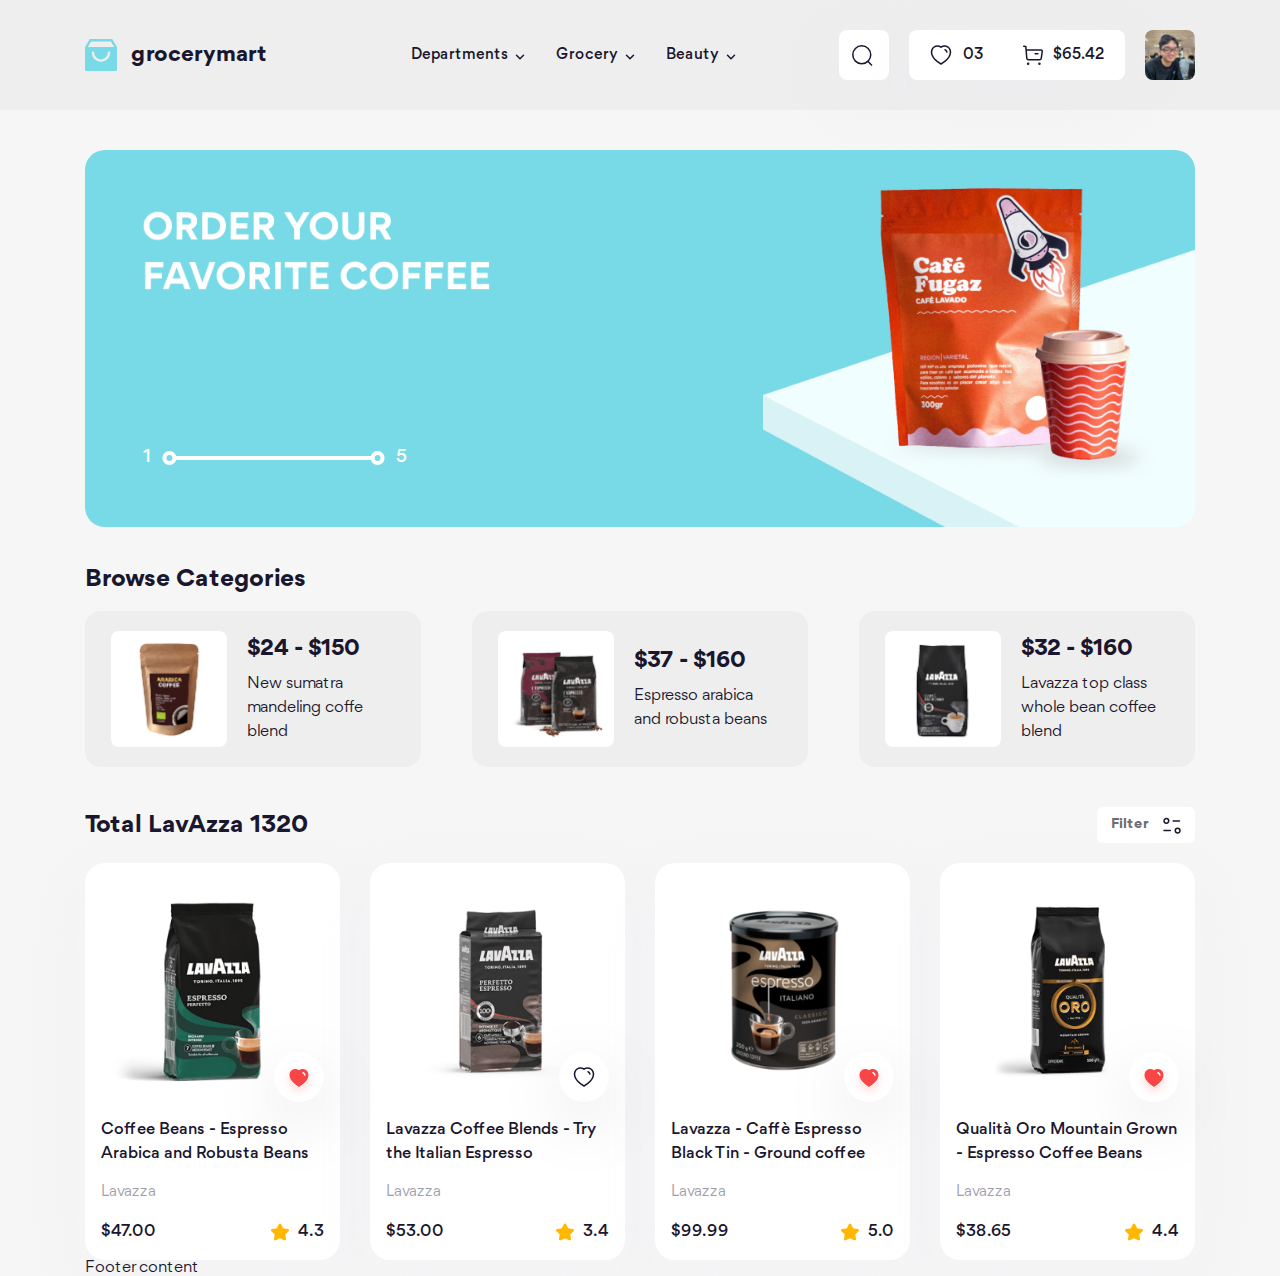
==== commit 0b4adb2d: "update" ====
--- a/index.html
+++ b/index.html
@@ -1,5 +1,5 @@
 <!DOCTYPE html>
-<html lang="en" class="dark">
+<html lang="en" class="">
     <head>
         <meta charset="UTF-8" />
         <meta name="viewport" content="width=device-width, initial-scale=1.0" />
@@ -32,7 +32,7 @@
 
         <div class="container home">
             <!-- Slideshow -->
-            <section class="home__container">
+            <div class="home__container">
                 <div class="slideshow">
                     <div class="slideshow__inner">
                         <div class="slideshow__item">
@@ -54,7 +54,7 @@
                         <span class="slideshow__num">5</span>
                     </div>
                 </div>
-            </section>
+            </div>
 
             <!-- Browse Categories -->
             <section class="home__container">
@@ -67,10 +67,10 @@
                         <a href="#!">
                             <article class="cate-item">
                                 <img src="./assets/img/category-item/item-1.png" alt="" class="cate-item__thumb" />
-                                <section class="cate-item__info">
+                                <div class="cate-item__info">
                                     <h3 class="cate-item__title">$24 - $150</h3>
                                     <p class="cate-item__desc">New sumatra mandeling coffe blend</p>
-                                </section>
+                                </div>
                             </article>
                         </a>
                     </div>
@@ -80,10 +80,10 @@
                         <a href="#!">
                             <article class="cate-item">
                                 <img src="./assets/img/category-item/item-2.png" alt="" class="cate-item__thumb" />
-                                <section class="cate-item__info">
+                                <div class="cate-item__info">
                                     <h3 class="cate-item__title">$37 - $160</h3>
                                     <p class="cate-item__desc">Espresso arabica and robusta beans</p>
-                                </section>
+                                </div>
                             </article>
                         </a>
                     </div>
@@ -93,10 +93,10 @@
                         <a href="#!">
                             <article class="cate-item">
                                 <img src="./assets/img/category-item/item-3.png" alt="" class="cate-item__thumb" />
-                                <section class="cate-item__info">
+                                <div class="cate-item__info">
                                     <h3 class="cate-item__title">$32 - $160</h3>
                                     <p class="cate-item__desc">Lavazza top class whole bean coffee blend</p>
-                                </section>
+                                </div>
                             </article>
                         </a>
                     </div>
@@ -107,10 +107,131 @@
             <section class="home__container">
                 <div class="home__row">
                     <h2 class="home__heading">Total LavAzza 1320</h2>
-                    <button class="filter-btn">
-                        Filter
-                        <img src="./assets/icons/filter.svg" alt="" class="filter-btn__icon icon" />
-                    </button>
+                    <div class="filter-wrap">
+                        <button class="filter-btn js-toggle" toggle-target="#home-filter">
+                            Filter
+                            <img src="./assets/icons/filter.svg" alt="" class="filter-btn__icon icon" />
+                        </button>
+
+                        <div id="home-filter" class="filter hide">
+                            <img src="./assets/icons/filter_up.png" alt="" class="filter__arrow" />
+                            <h3 class="filter__heading">Filter</h3>
+                            <form action="" class="filter__form">
+                                <div class="filter__row filter__content">
+                                    <!-- Filter column 1 -->
+                                    <div class="filter__col">
+                                        <label for="" class="filter__form-label">Price</label>
+                                        <div class="filter__form-group">
+                                            <div
+                                                class="filter__form-slider"
+                                                style="--min-value: 10%; --max-value: 60%"
+                                            ></div>
+                                        </div>
+                                        <div class="filter__form-group filter__form-group--inline">
+                                            <div>
+                                                <label for="" class="filter__form-label filter__form-label--small">
+                                                    Minium
+                                                </label>
+                                                <div class="filter__form-group">
+                                                    <div class="filter__form-text-input filter__form-text-input--small">
+                                                        <input type="text" class="filter__form-input" value="$30.00" />
+                                                    </div>
+                                                </div>
+                                            </div>
+
+                                            <div>
+                                                <label for="" class="filter__form-label filter__form-label--small">
+                                                    Maximum
+                                                </label>
+                                                <div class="filter__form-group">
+                                                    <div class="filter__form-text-input filter__form-text-input--small">
+                                                        <input type="text" class="filter__form-input" value="$100.00" />
+                                                    </div>
+                                                </div>
+                                            </div>
+                                        </div>
+                                    </div>
+
+                                    <div class="filter__seperate"></div>
+
+                                    <!-- Filter column 2 -->
+                                    <div class="filter__col">
+                                        <label for="" class="filter__form-label">Size/Weight</label>
+                                        <div class="filter__form-group">
+                                            <div class="filter__form-select-wrap">
+                                                <div class="filter__form-select" style="--width: 158px">
+                                                    500
+                                                    <img
+                                                        src="./assets/icons/select-arrow.svg"
+                                                        alt=""
+                                                        class="filter__form-select-arrow icon"
+                                                    />
+                                                </div>
+                                                <div class="filter__form-select">
+                                                    Gram
+                                                    <img
+                                                        src="./assets/icons/select-arrow.svg"
+                                                        alt=""
+                                                        class="filter__form-select-arrow icon"
+                                                    />
+                                                </div>
+                                            </div>
+                                        </div>
+
+                                        <div class="filter__form-group">
+                                            <div class="filter__form-tags">
+                                                <button class="filter__form-tag">Small</button>
+                                                <button class="filter__form-tag">Medium</button>
+                                                <button class="filter__form-tag">Large</button>
+                                            </div>
+                                        </div>
+                                    </div>
+
+                                    <div class="filter__seperate"></div>
+
+                                    <!-- Filter column 3 -->
+                                    <div class="filter__col">
+                                        <label for="" class="filter__form-label">Brand</label>
+                                        <div class="filter__form-group">
+                                            <div class="filter__form-text-input">
+                                                <input
+                                                    type="text"
+                                                    placeholder="Search brand name"
+                                                    class="filter__form-input"
+                                                />
+
+                                                <img
+                                                    src="./assets/icons/search.svg"
+                                                    alt=""
+                                                    class="filter__form-input-icon icon"
+                                                />
+                                            </div>
+                                        </div>
+
+                                        <div class="filter__form-group">
+                                            <div class="filter__form-tags">
+                                                <button class="filter__form-tag">Lavazza</button>
+                                                <button class="filter__form-tag">Nescafe</button>
+                                                <button class="filter__form-tag">Starbucks</button>
+                                            </div>
+                                        </div>
+                                    </div>
+                                </div>
+
+                                <div class="filter__row filter__footer">
+                                    <button class="btn btn--text filter__cancel js-toggle" toggle-target="#home-filter">
+                                        Cancel
+                                    </button>
+                                    <button
+                                        class="btn btn--primary filter__submit js-toggle"
+                                        toggle-target="#home-filter"
+                                    >
+                                        Show Result
+                                    </button>
+                                </div>
+                            </form>
+                        </div>
+                    </div>
                 </div>
 
                 <div class="row row-cols-4 row-cols-lg-2 row-cols-sm-1 g-3">
--- a/assets/css/main.css
+++ b/assets/css/main.css
@@ -169,9 +169,12 @@
 input,
 textarea,
 select {
+  padding: 0;
   font-family: inherit;
   color: inherit;
   -webkit-tap-highlight-color: transparent;
+  outline: none;
+  border: none;
 }
 
 .icon {
@@ -1409,6 +1412,9 @@
   --filter-btn-bg: #171c28;
   --product-card-bg: #171c28;
   --product-card-shadow: rgba(0, 0, 0, 0.2);
+  --filter-form-bg: #292e39;
+  --filter-form-shadow: rgba(0, 0, 0, 0.4);
+  --filter-form-tag-bg: #171c28;
 }
 @media (max-width: 991.98px) {
   html.dark {
@@ -1438,6 +1444,9 @@
   --like-btn-shadow: rgba(124, 124, 124, 0.2);
   --product-card-bg: #fff;
   --product-card-shadow: rgba(237, 237, 246, 0.2);
+  --filter-form-bg: #fff;
+  --filter-form-shadow: rgba(200, 200, 200, 0.4);
+  --filter-form-tag-bg: #f8f8fb;
 }
 @media (max-width: 991.98px) {
   html {
@@ -2081,6 +2090,41 @@
   margin-top: 9px;
 }
 
+.btn {
+  height: 46px;
+  padding: 0 20px;
+  border-radius: 6px;
+  background-color: #f8f8fb;
+  font-size: 1.8rem;
+  font-weight: 500;
+  user-select: none;
+}
+.btn + .btn {
+  margin-left: 20px;
+}
+.btn--text {
+  color: #9e9da8;
+  background-color: transparent;
+  font-weight: 400;
+}
+.btn--primary {
+  background-color: #ffb700;
+}
+.btn--outline {
+  background-color: transparent;
+  border: 1px solid #d2d1d6;
+}
+.btn--rounded {
+  border-radius: 99999px;
+}
+.btn[disabled], .btn--disabled {
+  opacity: 0.5;
+  pointer-events: none;
+}
+.btn:hover {
+  opacity: 0.9;
+}
+
 .product-card {
   padding: 16px;
   gap: 10px;
@@ -2128,6 +2172,208 @@
   margin: 0 6px 0 auto;
 }
 
+.filter-wrap {
+  position: relative;
+  z-index: 1;
+}
+
+.filter {
+  position: absolute;
+  right: 0;
+  top: 55px;
+  padding: 30px;
+  border-radius: 20px;
+  background-color: var(--filter-form-bg);
+  filter: drop-shadow(0px 40px 90px var(--filter-form-shadow));
+  transition: opacity 0.2s, visibility 0.2s;
+}
+@media (max-width: 1199.98px) {
+  .filter {
+    height: calc(100vh - 80px);
+    padding-bottom: 0;
+    overflow-y: auto;
+  }
+}
+.filter.hide {
+  opacity: 0;
+  visibility: hidden;
+}
+.filter__arrow {
+  position: absolute;
+  top: -18px;
+  right: 20px;
+  height: 20.5px;
+}
+.filter__heading {
+  font-size: 2.2rem;
+  font-weight: 500;
+  line-height: 145.455%; /* 145.455% */
+}
+.filter__form {
+  margin-top: 30px;
+}
+.filter__form-label {
+  display: block;
+  font-size: 2.2rem;
+  font-weight: 500;
+  line-height: 145.455%; /* 145.455% */
+}
+.filter__form-label--small {
+  margin-bottom: 10px;
+  font-size: 1.4rem;
+  line-height: 142.857%; /* 142.857% */
+}
+.filter__form-group {
+  margin-top: 20px;
+}
+.filter__form-group--inline {
+  display: flex;
+  gap: 30px;
+}
+.filter__form-slider {
+  position: relative;
+  width: 100%;
+  height: 2px;
+  background-color: #d2d1d6;
+}
+.filter__form-slider::before, .filter__form-slider::after {
+  content: "";
+  position: absolute;
+  top: 50%;
+  translate: 0 -50%;
+  width: 22px;
+  height: 22px;
+  border-radius: 50%;
+  border: 6px solid #ffb700;
+  background-color: var(--filter-form-bg);
+}
+.filter__form-slider::before {
+  left: var(--min-value);
+}
+.filter__form-slider::after {
+  left: var(--max-value);
+}
+.filter__form-text-input, .filter__form-select-wrap {
+  border-radius: 6px;
+  border: 1px solid #d2d1d6;
+  background-color: transparent;
+}
+.filter__form-text-input {
+  display: flex;
+  align-items: center;
+  width: 334px;
+  height: 44px;
+  padding: 0 16px;
+  overflow: hidden;
+}
+.filter__form-text-input--small {
+  width: 121px;
+  height: 36px;
+  padding: 0 12px;
+}
+.filter__form-text-input--small .filter__form-input {
+  font-size: 1.4rem;
+  font-weight: 500;
+  line-height: 142.857%; /* 142.857% */
+}
+.filter__form-input {
+  width: 100%;
+  background-color: transparent;
+  font-size: 1.5rem;
+  font-weight: 500;
+  line-height: 146.667%; /* 146.667% */
+}
+.filter__form-input::placeholder {
+  font-weight: 400;
+  color: #9e9da8;
+}
+.filter__form-input-icon {
+  margin-left: 12px;
+}
+.filter__form-select-wrap {
+  display: flex;
+  align-items: center;
+  height: 45px;
+}
+.filter__form-select {
+  display: flex;
+  align-items: center;
+  padding: 0 14px;
+  justify-content: space-between;
+  min-width: var(--width, 108px);
+  height: calc(100% - 10px);
+  font-size: 1.4rem;
+  font-weight: 500;
+  line-height: 142.857%; /* 142.857% */
+  cursor: pointer;
+}
+.filter__form-select + .filter__form-select {
+  border-left: 1px solid #d1d2d6;
+}
+.filter__form-tags {
+  display: flex;
+  flex-wrap: wrap;
+  gap: 10px 20px;
+}
+.filter__form-tag {
+  border-radius: 6px;
+  padding: 6px 12px;
+  color: #9e9da8;
+  background: var(--filter-form-tag-bg);
+  color: var(--Secondary-Color-Secondary-2, #9e9da8);
+  font-size: 1.4rem;
+  font-weight: 500;
+  line-height: 142.857%; /* 142.857% */
+  transition: color 0.2s;
+}
+.filter__form-tag:hover {
+  color: var(--text-color);
+}
+.filter__row {
+  display: flex;
+}
+.filter__seperate {
+  width: 1px;
+  margin: 0 30px;
+  background-color: #eee;
+}
+@media (max-width: 1199.98px) {
+  .filter__seperate {
+    width: 100%;
+    height: 1px;
+    margin: 30px 0;
+  }
+}
+.filter__footer {
+  display: flex;
+  justify-content: flex-end;
+  margin-top: 32px;
+}
+@media (max-width: 1199.98px) {
+  .filter__footer {
+    position: sticky;
+    bottom: 0;
+    padding-bottom: 30px;
+    background-color: #fff;
+  }
+}
+.filter__cancel, .filter__submit {
+  height: 38px;
+  font-size: 1.5rem;
+  padding: 0 10px;
+}
+.filter__cancel {
+  font-weight: 400;
+}
+.filter__submit {
+  font-weight: 500;
+}
+@media (max-width: 1199.98px) {
+  .filter__content {
+    flex-direction: column;
+  }
+}
+
 .home__container {
   margin-top: 40px;
 }
